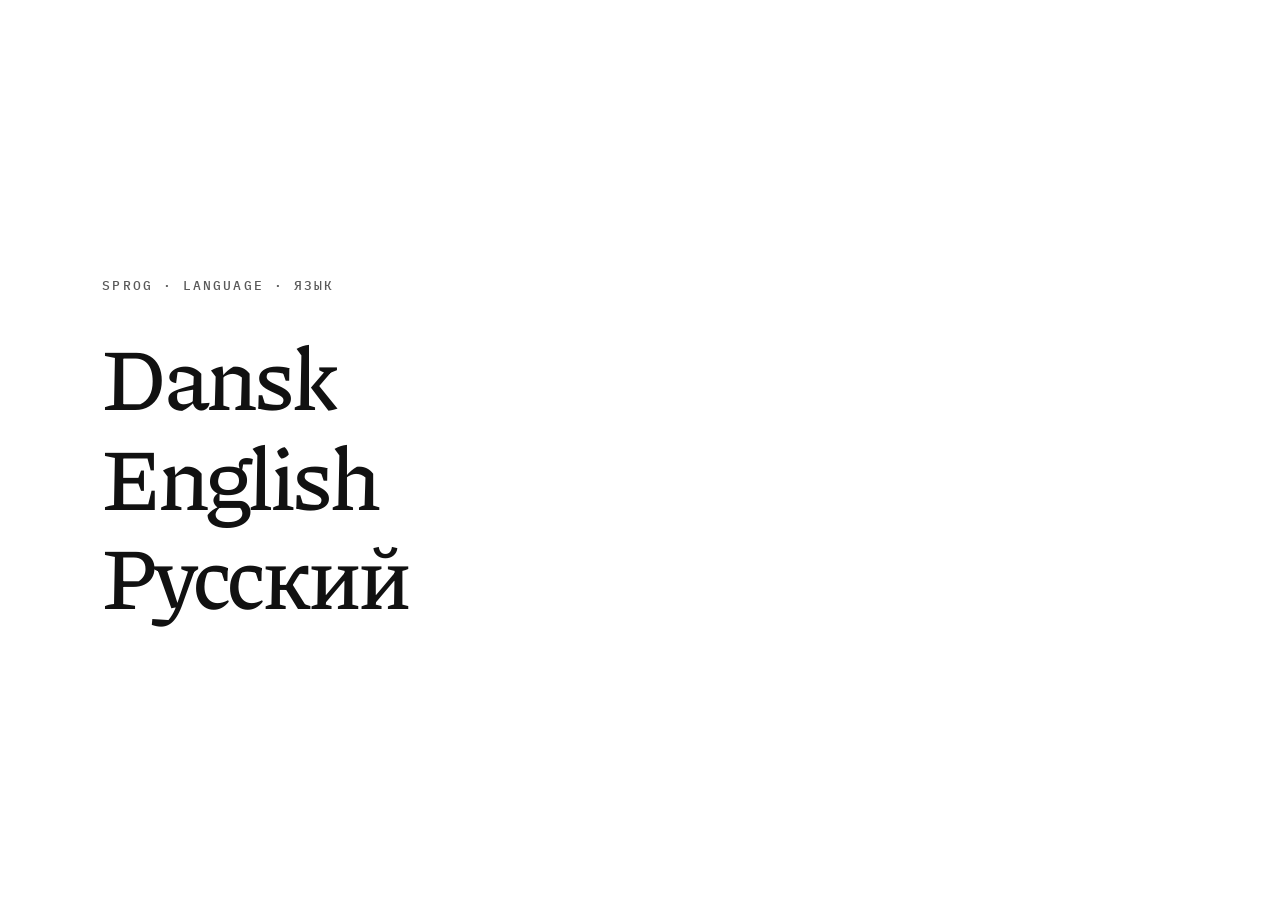
==== index.html @ 099ca18f "Start the site as a static reading strip with the full three-language corpus. Co-authored-by: Cursor" ====
<!DOCTYPE html>
<html lang="ru">
<head>
<meta charset="utf-8" />
<meta name="viewport" content="width=device-width, initial-scale=1, viewport-fit=cover" />
<meta name="color-scheme" content="light" />
<meta name="theme-color" content="#FFFFFF" />
<meta name="description" content="" />
<title>Карта почвы</title>
<link rel="preconnect" href="https://fonts.googleapis.com" />
<link rel="preconnect" href="https://fonts.gstatic.com" crossorigin />
<link href="https://fonts.googleapis.com/css2?family=IBM+Plex+Mono:wght@500&family=Piazzolla:ital,opsz,wght@0,8..30,400;0,8..30,500;1,8..30,400&family=Source+Serif+4:ital,opsz,wght@0,8..60,400;1,8..60,400&display=swap" rel="stylesheet" />
<style>
  :root {
    --color-page: #FFFFFF;
    --color-ink: #111111;
    --color-ink-soft: #5A5A5A;
    --color-cite: #1543C7;
    --font-display: "Piazzolla", "Source Serif 4", "Iowan Old Style", Palatino, serif;
    --font-body: "Source Serif 4", "Iowan Old Style", Palatino, serif;
    --font-mono: "IBM Plex Mono", ui-monospace, Menlo, monospace;
    --text-kicker: 13px;
    --tracking-wide: 0.16em;
    --pad-inline: clamp(1.5rem, 8vw, 7.5rem);
    --pad-block: clamp(3rem, 10vh, 5rem);
    --measure: 36em;
  }

  *, *::before, *::after { box-sizing: border-box; }
  html, body { margin: 0; min-height: 100%; }
  html { background: var(--color-page); }
  body {
    color: var(--color-ink);
    background: var(--color-page);
    font-family: var(--font-body);
    font-optical-sizing: auto;
    font-synthesis: none;
    -webkit-font-smoothing: antialiased;
    -moz-osx-font-smoothing: grayscale;
    text-rendering: optimizeLegibility;
  }

  ::selection { background: var(--color-cite); color: var(--color-page); }

  :focus { outline: none; }
  :focus-visible {
    outline: 2px solid var(--color-cite);
    outline-offset: 3px;
  }

  .skip {
    position: absolute;
    inset-inline-start: 1rem;
    top: -4rem;
    z-index: 2;
    padding: 0.5rem 0.75rem;
    background: var(--color-page);
    color: var(--color-cite);
    font-size: 1rem;
  }
  .skip:focus { top: 1rem; }

  .sr {
    position: absolute;
    width: 1px;
    height: 1px;
    padding: 0;
    margin: -1px;
    overflow: hidden;
    clip: rect(0, 0, 0, 0);
    white-space: nowrap;
    border: 0;
  }

  button, input {
    font: inherit;
    color: inherit;
    background: none;
    border: 0;
    padding: 0;
    margin: 0;
  }
  button { cursor: pointer; text-align: inherit; }
  input {
    width: 100%;
    min-height: 44px;
    font-size: 1.25rem;
    line-height: 1.4;
    border-bottom: 1px solid var(--color-ink);
    border-radius: 0;
    caret-color: var(--color-cite);
  }
  input::placeholder { color: var(--color-ink-soft); opacity: 1; }

  a {
    color: var(--color-cite);
    text-decoration: underline;
    text-decoration-thickness: 1px;
    text-underline-offset: 3px;
    text-decoration-skip-ink: auto;
  }
  a:hover { text-decoration-thickness: 2px; }

  #app { min-height: 100svh; }

  .stage {
    min-height: 100svh;
    display: flex;
    flex-direction: column;
    justify-content: center;
    padding: var(--pad-block) var(--pad-inline);
    padding-top: max(var(--pad-block), env(safe-area-inset-top));
    padding-bottom: max(var(--pad-block), env(safe-area-inset-bottom));
  }
  .stage.lang { align-items: flex-start; }

  .kicker {
    margin: 0 0 2rem;
    color: var(--color-ink-soft);
    font-family: var(--font-mono);
    font-size: var(--text-kicker);
    font-weight: 500;
    letter-spacing: var(--tracking-wide);
    line-height: 18px;
    text-transform: uppercase;
    text-wrap: pretty;
  }
  .stage.spread .kicker,
  .stage.guess .kicker {
    margin-bottom: 1.75rem;
    text-align: center;
    letter-spacing: 0.02em;
    text-transform: none;
    font-family: var(--font-display);
    font-size: 1rem;
    font-weight: 400;
    line-height: 1.5;
  }
  .stage.guess .kicker {
    font-family: var(--font-mono);
    font-size: var(--text-kicker);
    font-weight: 500;
    letter-spacing: var(--tracking-wide);
    text-transform: uppercase;
    line-height: 18px;
  }
  .stage.phrase .kicker,
  .stage.doc .kicker { text-align: center; }

  .lang-list {
    display: flex;
    flex-direction: column;
    align-items: flex-start;
    gap: 0.15em;
  }
  .lang-list button {
    font-family: var(--font-display);
    font-size: clamp(3rem, 9vw, 5.5rem);
    font-weight: 500;
    letter-spacing: -0.03em;
    line-height: 1.1;
    min-height: 44px;
    text-wrap: balance;
  }
  .lang-list button:hover { color: var(--color-cite); }

  .headline {
    margin: 0;
    font-family: var(--font-display);
    font-size: clamp(1.75rem, 2.2vw + 1rem, 3rem);
    font-weight: 500;
    letter-spacing: -0.02em;
    line-height: 1.15;
    text-wrap: balance;
    max-width: 22em;
  }
  .stage.spread .headline,
  .stage.guess .headline,
  .stage.phrase .headline,
  .stage.doc .headline {
    margin-inline: auto;
    text-align: center;
  }
  .stage.guess .headline { max-width: 18em; }
  .stage.doc .headline { text-align: start; margin-inline: 0; }

  .word {
    margin: 0;
    font-family: var(--font-display);
    font-size: clamp(3.5rem, 12vw, 7.5rem);
    font-weight: 500;
    letter-spacing: -0.035em;
    line-height: 0.95;
    text-align: center;
    text-wrap: balance;
  }
  .others {
    margin: 0.75rem 0 0;
    color: var(--color-ink-soft);
    font-family: var(--font-mono);
    font-size: var(--text-kicker);
    font-weight: 500;
    letter-spacing: 0.08em;
    line-height: 18px;
    text-align: center;
  }
  .false {
    margin: 1.5rem 0 0;
    color: var(--color-ink-soft);
    font-family: var(--font-display);
    font-size: 1rem;
    font-style: italic;
    line-height: 1.5;
    text-align: center;
    text-decoration: line-through 2px var(--color-ink);
  }
  .number {
    margin: 0;
    font-family: var(--font-display);
    font-size: clamp(4.5rem, 14vw, 8.75rem);
    font-weight: 500;
    letter-spacing: -0.04em;
    line-height: 0.95;
    text-align: center;
    font-variant-numeric: tabular-nums;
  }
  .unit {
    margin: 0.5rem 0 2.5rem;
    color: var(--color-ink-soft);
    font-family: var(--font-mono);
    font-size: var(--text-kicker);
    font-weight: 500;
    letter-spacing: 0.08em;
    line-height: 18px;
    text-align: center;
    text-transform: lowercase;
  }
  .display-head {
    margin: 0.25rem auto 0;
    max-width: 22em;
    font-family: var(--font-display);
    font-size: clamp(1.25rem, 1vw + 1rem, 1.375rem);
    font-weight: 500;
    letter-spacing: -0.015em;
    line-height: 1.4;
    text-align: center;
    text-wrap: pretty;
  }

  .dek {
    margin: 1.75rem auto 0;
    max-width: 22em;
    color: var(--color-ink-soft);
    font-family: var(--font-display);
    font-size: clamp(1.125rem, 0.6vw + 1rem, 1.375rem);
    font-style: italic;
    line-height: 1.45;
    text-align: center;
    text-wrap: pretty;
  }
  .steel {
    margin: 3rem auto 0;
    max-width: 28em;
    color: var(--color-ink-soft);
    font-family: var(--font-body);
    font-size: 1rem;
    line-height: 1.625;
    text-align: center;
    text-wrap: pretty;
  }

  .cite-block {
    margin: 3rem auto 0;
    max-width: 28em;
    text-align: center;
  }
  .cite {
    color: var(--color-cite);
    font-family: var(--font-body);
    font-size: 1rem;
    line-height: 1.5;
    text-decoration: underline;
    text-decoration-thickness: 1px;
    text-underline-offset: 3px;
    min-height: 44px;
  }
  .cite:hover { text-decoration-thickness: 2px; }
  .cite-note {
    margin: 0.5rem 0 0;
    color: var(--color-ink-soft);
    font-size: 0.9375rem;
    line-height: 1.6;
  }

  .phrases {
    display: flex;
    flex-direction: column;
    align-items: center;
    gap: 1.5rem;
    width: min(100%, 40rem);
    margin-inline: auto;
  }
  .phrases button.choice,
  .opts button {
    font-family: var(--font-display);
    font-size: clamp(1.35rem, 1.4vw + 1rem, 2.25rem);
    font-weight: 500;
    letter-spacing: -0.02em;
    line-height: 1.25;
    text-align: center;
    text-wrap: pretty;
    min-height: 44px;
    max-width: 22em;
  }
  .phrases button.choice:hover,
  .opts button:hover { color: var(--color-cite); }
  .own-toggle {
    color: var(--color-ink-soft);
    font-family: var(--font-display);
    font-size: 1.375rem;
    font-style: italic;
    line-height: 1.45;
    min-height: 44px;
  }
  .own-toggle:hover { color: var(--color-cite); }
  .own { width: min(100%, 28rem); margin-inline: auto; }
  .own[hidden] { display: none; }

  .opts {
    display: flex;
    flex-direction: column;
    align-items: center;
    gap: 1.25rem;
    width: min(100%, 40rem);
    margin: 2.5rem auto 0;
  }
  .opts button {
    font-family: var(--font-body);
    font-size: clamp(1.125rem, 0.4vw + 1rem, 1.25rem);
    font-weight: 400;
    letter-spacing: 0;
    line-height: 1.5;
    max-width: 28em;
  }
  .wait {
    margin: 3rem 0 0;
    color: var(--color-ink-soft);
    font-family: var(--font-display);
    font-size: 1.125rem;
    font-style: italic;
    line-height: 1.45;
    text-align: center;
  }

  .essay {
    max-width: var(--measure);
    margin: 0 auto;
    padding: 0 var(--pad-inline) 7rem;
    padding-bottom: max(7rem, env(safe-area-inset-bottom));
  }
  .essay p {
    margin: 0 0 1.15em;
    font-size: 1.125rem;
    line-height: 1.7;
    text-wrap: pretty;
    hyphens: auto;
  }
  .essay p:last-child { margin-bottom: 0; }
  .essay .prose + .prose { margin-top: 2.25rem; }
  .essay .note {
    margin-top: 2.25rem;
    color: var(--color-ink-soft);
    font-style: italic;
  }

  table {
    width: 100%;
    margin: 0 0 1.25rem;
    border-collapse: collapse;
    font-size: 1rem;
    line-height: 1.5;
  }
  th, td {
    padding: 0.65rem 0;
    border-bottom: 1px solid color-mix(in srgb, var(--color-ink) 12%, transparent);
    vertical-align: top;
    text-align: start;
  }
  th {
    width: 48%;
    color: var(--color-ink-soft);
    font-weight: 400;
  }
  td { font-variant-numeric: tabular-nums; }

  @media (max-width: 40rem) {
    tr { display: block; padding-block: 0.75rem; }
    th, td {
      display: block;
      width: auto;
      border: 0;
      padding: 0.15rem 0;
    }
    tr { border-bottom: 1px solid color-mix(in srgb, var(--color-ink) 12%, transparent); }
  }

  .fall {
    margin: 3.5rem 0 0;
  }
  .fall a {
    color: var(--color-cite);
    font-family: var(--font-display);
    font-size: clamp(1.25rem, 0.6vw + 1rem, 1.5rem);
    font-weight: 500;
    letter-spacing: -0.015em;
    line-height: 1.35;
    text-wrap: pretty;
  }

  .doc-page {
    max-width: 36em;
    margin: 0 auto;
  }
  .doc-page .kicker { text-align: start; }
  .doc-page .headline { max-width: none; margin-bottom: 1.5rem; }
  .doc-page p {
    margin: 0 0 1.15em;
    font-size: 1.125rem;
    line-height: 1.7;
    text-wrap: pretty;
  }
  .doc-page .fall { margin-top: 2.5rem; }

</style>
</head>
<body>
<a class="skip" href="#app">К тексту</a>
<main id="app" tabindex="-1"></main>
<script>
const KEYS = [
  { re: /октябр|контекст|оккупац|ум[ыи]сел|резн|october|occupation|intent|massacre|oktober|besætt|forsæt|massakre|sammenhæng/i, folders: ["intent", "word", "blockade"] },
  { re: /дет|самооборон|соразмер|жертв|газ[аеуы]|children|self-defen|gaza|proportional|børn|selvforsvar|dør|dying/i, folders: ["means", "intent", "blockade"] },
  { re: /хамас|уничтож|переговор|разговарив|марионет|hamas|destroy|talking|udslette|marionet|proxy/i, folders: ["proxy", "guilt", "after"] },
  { re: /геноцид|genocide|folkedrab/i, folders: ["word", "intent"] },
  { re: /блокад|калор|грузовик|blockade|calorie|truck|blokade|kalor|lastbil/i, folders: ["blockade", "means"] },
  { re: /вин[аыу]|народ|мирн|guilt|people|civilian|skyld|folk|uskyld/i, folders: ["guilt", "violence"] },
  { re: /учебник|после|воспитан|институт|textbook|after|educat|lærebog|institution|undervis/i, folders: ["after", "proxy"] },
  { re: /насил|violen|vold|just war|retfærdig krig/i, folders: ["violence", "means"] }
];

const LANGS = ["da", "en", "ru"];
const LANG_LABEL = { da: "Dansk", en: "English", ru: "Русский" };

let DATA = null;
const state = {
  lang: null,
  phraseId: null,
  phraseText: null,
  openIds: [],
  unknown: false,
  guessed: false,
  guessOk: null,
  docId: null,
  seen: { folders: [], docs: [] }
};

const app = document.getElementById("app");
const skip = document.querySelector(".skip");

const t = (field) => {
  if (field == null) return "";
  if (typeof field === "string") return field;
  return field[state.lang] || field.ru || "";
};

function U(key) {
  return DATA.ui[state.lang][key];
}

function escapeHtml(s) {
  return String(s)
    .replace(/&/g, "&amp;")
    .replace(/</g, "&lt;")
    .replace(/>/g, "&gt;")
    .replace(/"/g, "&quot;");
}

function paras(text) {
  return String(text)
    .split(/\n\n+/)
    .map((p) => `<p>${escapeHtml(p)}</p>`)
    .join("");
}

function folderById(id) {
  return DATA.folders.find((f) => f.id === id);
}

function matchOwn(text) {
  const hit = KEYS.find((k) => k.re.test(text));
  return hit ? hit.folders : [];
}

function go(hash) {
  location.hash = hash;
}

function parseHash() {
  const raw = location.hash.replace(/^#\/?/, "");
  const parts = raw.split("/").filter(Boolean);
  if (!parts.length) return { screen: "lang" };
  const lang = LANGS.includes(parts[0]) ? parts[0] : null;
  if (!lang) return { screen: "lang" };
  if (parts.length === 1 || parts[1] === "phrase") return { screen: "phrase", lang };
  if (parts[1] === "doc" && parts[2]) return { screen: "doc", lang, docId: parts[2] };
  const folder = folderById(parts[1]);
  if (!folder) return { screen: "phrase", lang };
  if (parts[2] && DATA.docs[parts[2]]) return { screen: "doc", lang, docId: parts[2] };
  if (folder.guess && !state.guessed) return { screen: "guess", lang, folder };
  return { screen: "folder", lang, folder };
}

function persist() {
  sessionStorage.setItem("pochva", JSON.stringify({
    lang: state.lang,
    phraseId: state.phraseId,
    phraseText: state.phraseText,
    openIds: state.openIds,
    unknown: state.unknown,
    guessed: state.guessed,
    guessOk: state.guessOk,
    seen: state.seen
  }));
}

function restore() {
  try {
    const saved = JSON.parse(sessionStorage.getItem("pochva") || "null");
    if (saved) Object.assign(state, saved);
    if (!state.seen || !Array.isArray(state.seen.folders)) {
      state.seen = { folders: [], docs: [] };
    }
  } catch (_) {}
}

function markSeen(type, id) {
  if (!id || !state.seen[type]) return;
  if (!state.seen[type].includes(id)) state.seen[type].push(id);
}

function ring() {
  const ids = [];
  for (const id of state.openIds || []) if (!ids.includes(id)) ids.push(id);
  for (const f of DATA.folders) if (!ids.includes(f.id)) ids.push(f.id);
  return ids;
}

function nextStep(folder, docId) {
  if (folder) {
    const unread = folder.docs.filter((id) => id !== docId && !state.seen.docs.includes(id));
    if (unread[0]) {
      const d = DATA.docs[unread[0]];
      const label = unread[0] === folder.docs[0] ? t(folder.cite) : t(d.title);
      return { href: `#/${state.lang}/doc/${unread[0]}`, label };
    }
  }
  const ids = ring();
  const start = folder ? ids.indexOf(folder.id) : -1;
  const rest = start >= 0 ? ids.slice(start + 1).concat(ids.slice(0, start)) : ids;
  for (const id of rest) {
    if (!state.seen.folders.includes(id)) {
      const f = folderById(id);
      return { href: `#/${state.lang}/${id}`, label: t(f.headline) };
    }
  }
  for (const f of DATA.folders) {
    for (const id of f.docs) {
      if (!state.seen.docs.includes(id)) {
        return { href: `#/${state.lang}/doc/${id}`, label: t(DATA.docs[id].title) };
      }
    }
  }
  return { href: `#/${state.lang}/phrase`, label: U("again") };
}

function fallHtml(step) {
  return `<p class="fall"><a href="${step.href}">${escapeHtml(step.label)}</a></p>`;
}

function setLang(lang) {
  state.lang = lang;
  document.documentElement.lang = lang === "da" ? "da" : lang;
  document.title = DATA.ui[lang].title;
  skip.textContent = DATA.ui[lang].skip;
  if (state.phraseId && state.phraseId !== "own") {
    const p = DATA.phrases.find((x) => x.id === state.phraseId);
    if (p) state.phraseText = t(p.text);
  }
  persist();
}

function choosePhrase(p, unknown) {
  state.phraseId = p.id;
  state.phraseText = typeof p.text === "string" ? p.text : t(p.text);
  state.openIds = p.folders && p.folders.length ? p.folders : DATA.folders.map((f) => f.id);
  state.unknown = !!unknown;
  state.guessed = false;
  state.guessOk = null;
  persist();
  go(`#/${state.lang}/${state.openIds[0]}`);
}

function renderLang() {
  app.innerHTML = `
    <div class="stage lang enter">
      <p class="kicker">${escapeHtml(DATA.ui.ru.langKicker)}</p>
      <div class="lang-list">
        ${LANGS.map((l) => `<button type="button" data-lang="${l}">${LANG_LABEL[l]}</button>`).join("")}
      </div>
    </div>`;
  app.querySelectorAll("[data-lang]").forEach((btn) => {
    btn.onclick = () => {
      setLang(btn.dataset.lang);
      go(`#/${btn.dataset.lang}/phrase`);
    };
  });
}

function renderPhrase() {
  const phrases = DATA.phrases.map((p) => (
    `<button type="button" class="choice" data-id="${p.id}">${escapeHtml(t(p.text))}</button>`
  )).join("");
  app.innerHTML = `
    <div class="stage phrase enter">
      <p class="kicker">${escapeHtml(U("phraseQ"))}</p>
      <div class="phrases">
        ${phrases}
        <button type="button" class="own-toggle" id="own-toggle">${escapeHtml(U("own"))}</button>
        <form class="own" id="own" hidden>
          <label class="sr" for="own-q">${escapeHtml(U("ownLabel"))}</label>
          <input id="own-q" name="q" maxlength="180" autocomplete="off" placeholder="${escapeHtml(U("own"))}" />
          <button class="sr" type="submit">${escapeHtml(U("own"))}</button>
        </form>
      </div>
    </div>`;
  app.querySelectorAll(".choice").forEach((btn) => {
    btn.onclick = () => choosePhrase(DATA.phrases.find((p) => p.id === btn.dataset.id));
  });
  const form = document.getElementById("own");
  document.getElementById("own-toggle").onclick = () => {
    form.hidden = !form.hidden;
    if (!form.hidden) document.getElementById("own-q").focus();
  };
  form.onsubmit = (e) => {
    e.preventDefault();
    const text = new FormData(form).get("q").toString().trim();
    if (!text) return;
    const folders = matchOwn(text);
    choosePhrase({ id: "own", text, folders }, !folders.length);
  };
}

function renderGuess(folder) {
  const g = DATA.guess;
  app.innerHTML = `
    <div class="stage guess enter">
      <p class="kicker">${escapeHtml(U("guessKicker"))}</p>
      <h1 class="headline">${escapeHtml(t(g.q))}</h1>
      <div class="opts">
        ${g.options.map((o) => `<button type="button" data-id="${o.id}">${escapeHtml(t(o.text))}</button>`).join("")}
      </div>
      <p class="wait">${escapeHtml(U("guessWait"))}</p>
    </div>`;
  app.querySelectorAll(".opts button").forEach((btn) => {
    btn.onclick = () => {
      state.guessed = true;
      state.guessOk = btn.dataset.id === g.correct;
      persist();
      go(`#/${state.lang}/doc/${folder.docs[0]}`);
    };
  });
}

function spreadHead(folder) {
  const display = folder.display;
  if (display && display.kind === "word") {
    return `
      <h1 class="word">${escapeHtml(t(display.word))}</h1>
      <p class="others">${escapeHtml(t(display.others))}</p>
      <p class="false">${escapeHtml(t(display.falseReading))}</p>
      <p class="display-head">${escapeHtml(t(folder.headline))}</p>`;
  }
  if (display && display.kind === "number") {
    return `
      <h1 class="number">${escapeHtml(display.number)}</h1>
      <p class="unit">${escapeHtml(t(display.unit))}</p>
      <p class="display-head">${escapeHtml(t(folder.headline))}</p>`;
  }
  return `<h1 class="headline">${escapeHtml(t(folder.headline))}</h1>`;
}

function renderFolder(folder) {
  markSeen("folders", folder.id);
  persist();
  const kicker = state.phraseText || t(folder.title);
  const note = state.unknown
    ? U("unknown")
    : (folder.guess && state.guessed
      ? U(state.guessOk ? "guessOk" : "guessBad")
      : t(folder.note));
  const next = nextStep(folder);

  app.innerHTML = `
    <div class="stage spread enter">
      <p class="kicker">${escapeHtml(kicker)}</p>
      ${spreadHead(folder)}
      <p class="dek">${escapeHtml(t(folder.dek))}</p>
      ${folder.display ? "" : `<p class="steel">${escapeHtml(t(folder.steel))}</p>`}
      <div class="cite-block">
        <a class="cite" href="#/${state.lang}/doc/${folder.docs[0]}">${escapeHtml(t(folder.cite))}</a>
        ${folder.display ? "" : `<p class="cite-note">${escapeHtml(t(folder.citeNote))}</p>`}
      </div>
    </div>
    <div class="essay">
      <div class="prose">${paras(t(folder.body))}</div>
      <div class="prose">${paras(t(folder.crack))}</div>
      ${note ? `<p class="note">${escapeHtml(note)}</p>` : ""}
      ${fallHtml(next)}
    </div>`;
}

function renderDoc(id) {
  const d = DATA.docs[id];
  if (!d) {
    go(`#/${state.lang}/phrase`);
    return;
  }
  markSeen("docs", id);
  persist();
  let table = "";
  if (d.table) {
    table = `<table>${d.table.map((row) => `<tr><th scope="row">${escapeHtml(t(row.k))}</th><td>${escapeHtml(t(row.v))}</td></tr>`).join("")}</table>`;
  }
  const from = DATA.folders.find((f) => f.docs.includes(id));
  app.innerHTML = `
    <div class="stage doc">
      <article class="doc-page enter">
        <p class="kicker">${escapeHtml(t(d.kind))}</p>
        <h1 class="headline">${escapeHtml(t(d.title))}</h1>
        ${table}
        ${paras(t(d.body))}
        ${fallHtml(nextStep(from, id))}
      </article>
    </div>`;
}

function paint() {
  if (!DATA) return;
  const r = parseHash();
  if (r.lang) setLang(r.lang);
  state.docId = r.docId || null;
  if (r.screen === "lang") return renderLang();
  if (!state.lang) return go("#");
  if (r.screen === "phrase") return renderPhrase();
  if (r.screen === "guess") return renderGuess(r.folder);
  if (r.screen === "doc") return renderDoc(r.docId);
  return renderFolder(r.folder);
}

function selfCheck(data) {
  const langs = ["ru", "en", "da"];
  const need = ["headline", "dek", "steel", "cite", "citeNote", "body", "crack"];
  for (const f of data.folders) {
    for (const k of need) {
      for (const L of langs) {
        if (!f[k] || !f[k][L]) throw new Error(`missing ${f.id}.${k}.${L}`);
      }
    }
  }
  for (const id of Object.keys(data.docs)) {
    for (const L of langs) {
      if (!data.docs[id].body[L]) throw new Error(`missing doc ${id}.body.${L}`);
    }
  }
}

window.addEventListener("hashchange", paint);

fetch("desk.json")
  .then((r) => r.json())
  .then((data) => {
    selfCheck(data);
    DATA = data;
    restore();
    paint();
  });
</script>
</body>
</html>
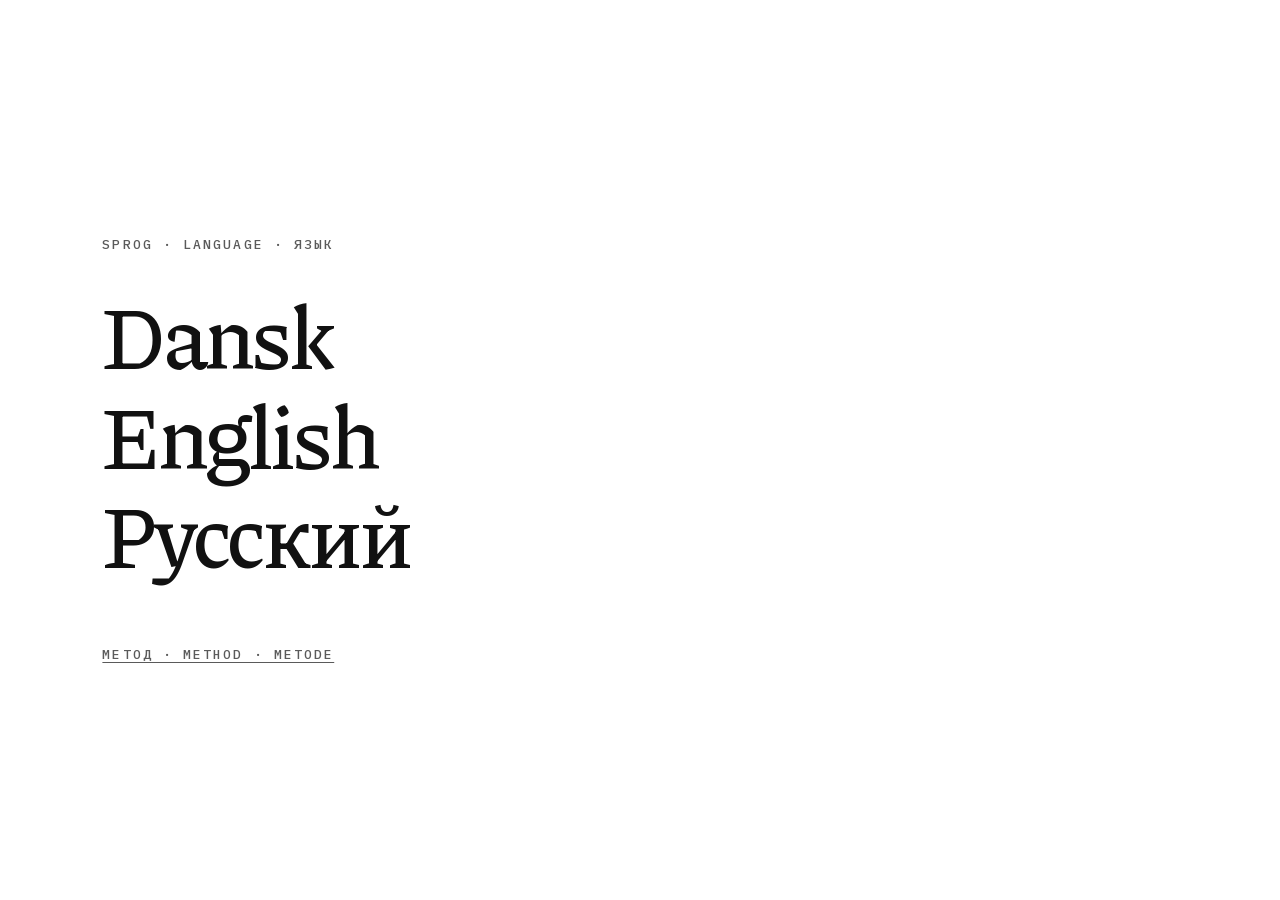
==== commit 12c33496: "Release path: issue I desk, local fonts, and the gate. The corpus leaves the code (matchers, default" ====
--- a/index.html
+++ b/index.html
@@ -5,795 +5,29 @@
 <meta name="viewport" content="width=device-width, initial-scale=1, viewport-fit=cover" />
 <meta name="color-scheme" content="light" />
 <meta name="theme-color" content="#FFFFFF" />
-<meta name="description" content="" />
+<meta name="referrer" content="no-referrer" />
+<meta http-equiv="Content-Security-Policy" content="default-src 'self'; style-src 'self'; font-src 'self'; img-src 'self'; object-src 'none'; base-uri 'self'; form-action 'self'" />
+<meta name="description" content="Вы говорите фразу. Мы показываем статью, на которой она стоит, и место, где она трещит." />
+<meta property="og:title" content="Карта почвы · Выпуск I · Газа" />
+<meta property="og:description" content="You say a sentence. We show the article it stands on, and the place where it cracks." />
+<meta property="og:type" content="website" />
 <title>Карта почвы</title>
-<link rel="preconnect" href="https://fonts.googleapis.com" />
-<link rel="preconnect" href="https://fonts.gstatic.com" crossorigin />
-<link href="https://fonts.googleapis.com/css2?family=IBM+Plex+Mono:wght@500&family=Piazzolla:ital,opsz,wght@0,8..30,400;0,8..30,500;1,8..30,400&family=Source+Serif+4:ital,opsz,wght@0,8..60,400;1,8..60,400&display=swap" rel="stylesheet" />
-<style>
-  :root {
-    --color-page: #FFFFFF;
-    --color-ink: #111111;
-    --color-ink-soft: #5A5A5A;
-    --color-cite: #1543C7;
-    --font-display: "Piazzolla", "Source Serif 4", "Iowan Old Style", Palatino, serif;
-    --font-body: "Source Serif 4", "Iowan Old Style", Palatino, serif;
-    --font-mono: "IBM Plex Mono", ui-monospace, Menlo, monospace;
-    --text-kicker: 13px;
-    --tracking-wide: 0.16em;
-    --pad-inline: clamp(1.5rem, 8vw, 7.5rem);
-    --pad-block: clamp(3rem, 10vh, 5rem);
-    --measure: 36em;
-  }
-
-  *, *::before, *::after { box-sizing: border-box; }
-  html, body { margin: 0; min-height: 100%; }
-  html { background: var(--color-page); }
-  body {
-    color: var(--color-ink);
-    background: var(--color-page);
-    font-family: var(--font-body);
-    font-optical-sizing: auto;
-    font-synthesis: none;
-    -webkit-font-smoothing: antialiased;
-    -moz-osx-font-smoothing: grayscale;
-    text-rendering: optimizeLegibility;
-  }
-
-  ::selection { background: var(--color-cite); color: var(--color-page); }
-
-  :focus { outline: none; }
-  :focus-visible {
-    outline: 2px solid var(--color-cite);
-    outline-offset: 3px;
-  }
-
-  .skip {
-    position: absolute;
-    inset-inline-start: 1rem;
-    top: -4rem;
-    z-index: 2;
-    padding: 0.5rem 0.75rem;
-    background: var(--color-page);
-    color: var(--color-cite);
-    font-size: 1rem;
-  }
-  .skip:focus { top: 1rem; }
-
-  .sr {
-    position: absolute;
-    width: 1px;
-    height: 1px;
-    padding: 0;
-    margin: -1px;
-    overflow: hidden;
-    clip: rect(0, 0, 0, 0);
-    white-space: nowrap;
-    border: 0;
-  }
-
-  button, input {
-    font: inherit;
-    color: inherit;
-    background: none;
-    border: 0;
-    padding: 0;
-    margin: 0;
-  }
-  button { cursor: pointer; text-align: inherit; }
-  input {
-    width: 100%;
-    min-height: 44px;
-    font-size: 1.25rem;
-    line-height: 1.4;
-    border-bottom: 1px solid var(--color-ink);
-    border-radius: 0;
-    caret-color: var(--color-cite);
-  }
-  input::placeholder { color: var(--color-ink-soft); opacity: 1; }
-
-  a {
-    color: var(--color-cite);
-    text-decoration: underline;
-    text-decoration-thickness: 1px;
-    text-underline-offset: 3px;
-    text-decoration-skip-ink: auto;
-  }
-  a:hover { text-decoration-thickness: 2px; }
-
-  #app { min-height: 100svh; }
-
-  .stage {
-    min-height: 100svh;
-    display: flex;
-    flex-direction: column;
-    justify-content: center;
-    padding: var(--pad-block) var(--pad-inline);
-    padding-top: max(var(--pad-block), env(safe-area-inset-top));
-    padding-bottom: max(var(--pad-block), env(safe-area-inset-bottom));
-  }
-  .stage.lang { align-items: flex-start; }
-
-  .kicker {
-    margin: 0 0 2rem;
-    color: var(--color-ink-soft);
-    font-family: var(--font-mono);
-    font-size: var(--text-kicker);
-    font-weight: 500;
-    letter-spacing: var(--tracking-wide);
-    line-height: 18px;
-    text-transform: uppercase;
-    text-wrap: pretty;
-  }
-  .stage.spread .kicker,
-  .stage.guess .kicker {
-    margin-bottom: 1.75rem;
-    text-align: center;
-    letter-spacing: 0.02em;
-    text-transform: none;
-    font-family: var(--font-display);
-    font-size: 1rem;
-    font-weight: 400;
-    line-height: 1.5;
-  }
-  .stage.guess .kicker {
-    font-family: var(--font-mono);
-    font-size: var(--text-kicker);
-    font-weight: 500;
-    letter-spacing: var(--tracking-wide);
-    text-transform: uppercase;
-    line-height: 18px;
-  }
-  .stage.phrase .kicker,
-  .stage.doc .kicker { text-align: center; }
-
-  .lang-list {
-    display: flex;
-    flex-direction: column;
-    align-items: flex-start;
-    gap: 0.15em;
-  }
-  .lang-list button {
-    font-family: var(--font-display);
-    font-size: clamp(3rem, 9vw, 5.5rem);
-    font-weight: 500;
-    letter-spacing: -0.03em;
-    line-height: 1.1;
-    min-height: 44px;
-    text-wrap: balance;
-  }
-  .lang-list button:hover { color: var(--color-cite); }
-
-  .headline {
-    margin: 0;
-    font-family: var(--font-display);
-    font-size: clamp(1.75rem, 2.2vw + 1rem, 3rem);
-    font-weight: 500;
-    letter-spacing: -0.02em;
-    line-height: 1.15;
-    text-wrap: balance;
-    max-width: 22em;
-  }
-  .stage.spread .headline,
-  .stage.guess .headline,
-  .stage.phrase .headline,
-  .stage.doc .headline {
-    margin-inline: auto;
-    text-align: center;
-  }
-  .stage.guess .headline { max-width: 18em; }
-  .stage.doc .headline { text-align: start; margin-inline: 0; }
-
-  .word {
-    margin: 0;
-    font-family: var(--font-display);
-    font-size: clamp(3.5rem, 12vw, 7.5rem);
-    font-weight: 500;
-    letter-spacing: -0.035em;
-    line-height: 0.95;
-    text-align: center;
-    text-wrap: balance;
-  }
-  .others {
-    margin: 0.75rem 0 0;
-    color: var(--color-ink-soft);
-    font-family: var(--font-mono);
-    font-size: var(--text-kicker);
-    font-weight: 500;
-    letter-spacing: 0.08em;
-    line-height: 18px;
-    text-align: center;
-  }
-  .false {
-    margin: 1.5rem 0 0;
-    color: var(--color-ink-soft);
-    font-family: var(--font-display);
-    font-size: 1rem;
-    font-style: italic;
-    line-height: 1.5;
-    text-align: center;
-    text-decoration: line-through 2px var(--color-ink);
-  }
-  .number {
-    margin: 0;
-    font-family: var(--font-display);
-    font-size: clamp(4.5rem, 14vw, 8.75rem);
-    font-weight: 500;
-    letter-spacing: -0.04em;
-    line-height: 0.95;
-    text-align: center;
-    font-variant-numeric: tabular-nums;
-  }
-  .unit {
-    margin: 0.5rem 0 2.5rem;
-    color: var(--color-ink-soft);
-    font-family: var(--font-mono);
-    font-size: var(--text-kicker);
-    font-weight: 500;
-    letter-spacing: 0.08em;
-    line-height: 18px;
-    text-align: center;
-    text-transform: lowercase;
-  }
-  .display-head {
-    margin: 0.25rem auto 0;
-    max-width: 22em;
-    font-family: var(--font-display);
-    font-size: clamp(1.25rem, 1vw + 1rem, 1.375rem);
-    font-weight: 500;
-    letter-spacing: -0.015em;
-    line-height: 1.4;
-    text-align: center;
-    text-wrap: pretty;
-  }
-
-  .dek {
-    margin: 1.75rem auto 0;
-    max-width: 22em;
-    color: var(--color-ink-soft);
-    font-family: var(--font-display);
-    font-size: clamp(1.125rem, 0.6vw + 1rem, 1.375rem);
-    font-style: italic;
-    line-height: 1.45;
-    text-align: center;
-    text-wrap: pretty;
-  }
-  .steel {
-    margin: 3rem auto 0;
-    max-width: 28em;
-    color: var(--color-ink-soft);
-    font-family: var(--font-body);
-    font-size: 1rem;
-    line-height: 1.625;
-    text-align: center;
-    text-wrap: pretty;
-  }
-
-  .cite-block {
-    margin: 3rem auto 0;
-    max-width: 28em;
-    text-align: center;
-  }
-  .cite {
-    color: var(--color-cite);
-    font-family: var(--font-body);
-    font-size: 1rem;
-    line-height: 1.5;
-    text-decoration: underline;
-    text-decoration-thickness: 1px;
-    text-underline-offset: 3px;
-    min-height: 44px;
-  }
-  .cite:hover { text-decoration-thickness: 2px; }
-  .cite-note {
-    margin: 0.5rem 0 0;
-    color: var(--color-ink-soft);
-    font-size: 0.9375rem;
-    line-height: 1.6;
-  }
-
-  .phrases {
-    display: flex;
-    flex-direction: column;
-    align-items: center;
-    gap: 1.5rem;
-    width: min(100%, 40rem);
-    margin-inline: auto;
-  }
-  .phrases button.choice,
-  .opts button {
-    font-family: var(--font-display);
-    font-size: clamp(1.35rem, 1.4vw + 1rem, 2.25rem);
-    font-weight: 500;
-    letter-spacing: -0.02em;
-    line-height: 1.25;
-    text-align: center;
-    text-wrap: pretty;
-    min-height: 44px;
-    max-width: 22em;
-  }
-  .phrases button.choice:hover,
-  .opts button:hover { color: var(--color-cite); }
-  .own-toggle {
-    color: var(--color-ink-soft);
-    font-family: var(--font-display);
-    font-size: 1.375rem;
-    font-style: italic;
-    line-height: 1.45;
-    min-height: 44px;
-  }
-  .own-toggle:hover { color: var(--color-cite); }
-  .own { width: min(100%, 28rem); margin-inline: auto; }
-  .own[hidden] { display: none; }
-
-  .opts {
-    display: flex;
-    flex-direction: column;
-    align-items: center;
-    gap: 1.25rem;
-    width: min(100%, 40rem);
-    margin: 2.5rem auto 0;
-  }
-  .opts button {
-    font-family: var(--font-body);
-    font-size: clamp(1.125rem, 0.4vw + 1rem, 1.25rem);
-    font-weight: 400;
-    letter-spacing: 0;
-    line-height: 1.5;
-    max-width: 28em;
-  }
-  .wait {
-    margin: 3rem 0 0;
-    color: var(--color-ink-soft);
-    font-family: var(--font-display);
-    font-size: 1.125rem;
-    font-style: italic;
-    line-height: 1.45;
-    text-align: center;
-  }
-
-  .essay {
-    max-width: var(--measure);
-    margin: 0 auto;
-    padding: 0 var(--pad-inline) 7rem;
-    padding-bottom: max(7rem, env(safe-area-inset-bottom));
-  }
-  .essay p {
-    margin: 0 0 1.15em;
-    font-size: 1.125rem;
-    line-height: 1.7;
-    text-wrap: pretty;
-    hyphens: auto;
-  }
-  .essay p:last-child { margin-bottom: 0; }
-  .essay .prose + .prose { margin-top: 2.25rem; }
-  .essay .note {
-    margin-top: 2.25rem;
-    color: var(--color-ink-soft);
-    font-style: italic;
-  }
-
-  table {
-    width: 100%;
-    margin: 0 0 1.25rem;
-    border-collapse: collapse;
-    font-size: 1rem;
-    line-height: 1.5;
-  }
-  th, td {
-    padding: 0.65rem 0;
-    border-bottom: 1px solid color-mix(in srgb, var(--color-ink) 12%, transparent);
-    vertical-align: top;
-    text-align: start;
-  }
-  th {
-    width: 48%;
-    color: var(--color-ink-soft);
-    font-weight: 400;
-  }
-  td { font-variant-numeric: tabular-nums; }
-
-  @media (max-width: 40rem) {
-    tr { display: block; padding-block: 0.75rem; }
-    th, td {
-      display: block;
-      width: auto;
-      border: 0;
-      padding: 0.15rem 0;
-    }
-    tr { border-bottom: 1px solid color-mix(in srgb, var(--color-ink) 12%, transparent); }
-  }
-
-  .fall {
-    margin: 3.5rem 0 0;
-  }
-  .fall a {
-    color: var(--color-cite);
-    font-family: var(--font-display);
-    font-size: clamp(1.25rem, 0.6vw + 1rem, 1.5rem);
-    font-weight: 500;
-    letter-spacing: -0.015em;
-    line-height: 1.35;
-    text-wrap: pretty;
-  }
-
-  .doc-page {
-    max-width: 36em;
-    margin: 0 auto;
-  }
-  .doc-page .kicker { text-align: start; }
-  .doc-page .headline { max-width: none; margin-bottom: 1.5rem; }
-  .doc-page p {
-    margin: 0 0 1.15em;
-    font-size: 1.125rem;
-    line-height: 1.7;
-    text-wrap: pretty;
-  }
-  .doc-page .fall { margin-top: 2.5rem; }
-
-</style>
+<link rel="icon" href="favicon.svg" type="image/svg+xml" />
+<link rel="alternate" type="application/atom+xml" title="Карта почвы" href="feed.xml" />
+<link rel="preload" href="fonts/N0bX2SlTPu5rIkWIZjVgJv7Ss9XZYQ.woff2" as="font" type="font/woff2" crossorigin />
+<link rel="preload" href="fonts/vEFF2_tTDB4M7-auWDN0ahZJW3IX2iZPwg3BucvUtfykDXr4Y3qwzQ.woff2" as="font" type="font/woff2" crossorigin />
+<link rel="preload" href="fonts/-F6qfjptAgt5VM-kVkqdyU8n3twJwlBFgsAXHNk.woff2" as="font" type="font/woff2" crossorigin />
+<link rel="stylesheet" href="app.css" />
 </head>
 <body>
-<a class="skip" href="#app">К тексту</a>
+<noscript>
+  <div class="noscript">
+    <p>Карта почвы — статическая полоса чтения. Включите JavaScript.</p>
+    <p>A map of the soil is a static reading strip. Enable JavaScript.</p>
+    <p>Et kort over jorden er en statisk læsestribe. Slå JavaScript til.</p>
+  </div>
+</noscript>
 <main id="app" tabindex="-1"></main>
-<script>
-const KEYS = [
-  { re: /октябр|контекст|оккупац|ум[ыи]сел|резн|october|occupation|intent|massacre|oktober|besætt|forsæt|massakre|sammenhæng/i, folders: ["intent", "word", "blockade"] },
-  { re: /дет|самооборон|соразмер|жертв|газ[аеуы]|children|self-defen|gaza|proportional|børn|selvforsvar|dør|dying/i, folders: ["means", "intent", "blockade"] },
-  { re: /хамас|уничтож|переговор|разговарив|марионет|hamas|destroy|talking|udslette|marionet|proxy/i, folders: ["proxy", "guilt", "after"] },
-  { re: /геноцид|genocide|folkedrab/i, folders: ["word", "intent"] },
-  { re: /блокад|калор|грузовик|blockade|calorie|truck|blokade|kalor|lastbil/i, folders: ["blockade", "means"] },
-  { re: /вин[аыу]|народ|мирн|guilt|people|civilian|skyld|folk|uskyld/i, folders: ["guilt", "violence"] },
-  { re: /учебник|после|воспитан|институт|textbook|after|educat|lærebog|institution|undervis/i, folders: ["after", "proxy"] },
-  { re: /насил|violen|vold|just war|retfærdig krig/i, folders: ["violence", "means"] }
-];
-
-const LANGS = ["da", "en", "ru"];
-const LANG_LABEL = { da: "Dansk", en: "English", ru: "Русский" };
-
-let DATA = null;
-const state = {
-  lang: null,
-  phraseId: null,
-  phraseText: null,
-  openIds: [],
-  unknown: false,
-  guessed: false,
-  guessOk: null,
-  docId: null,
-  seen: { folders: [], docs: [] }
-};
-
-const app = document.getElementById("app");
-const skip = document.querySelector(".skip");
-
-const t = (field) => {
-  if (field == null) return "";
-  if (typeof field === "string") return field;
-  return field[state.lang] || field.ru || "";
-};
-
-function U(key) {
-  return DATA.ui[state.lang][key];
-}
-
-function escapeHtml(s) {
-  return String(s)
-    .replace(/&/g, "&amp;")
-    .replace(/</g, "&lt;")
-    .replace(/>/g, "&gt;")
-    .replace(/"/g, "&quot;");
-}
-
-function paras(text) {
-  return String(text)
-    .split(/\n\n+/)
-    .map((p) => `<p>${escapeHtml(p)}</p>`)
-    .join("");
-}
-
-function folderById(id) {
-  return DATA.folders.find((f) => f.id === id);
-}
-
-function matchOwn(text) {
-  const hit = KEYS.find((k) => k.re.test(text));
-  return hit ? hit.folders : [];
-}
-
-function go(hash) {
-  location.hash = hash;
-}
-
-function parseHash() {
-  const raw = location.hash.replace(/^#\/?/, "");
-  const parts = raw.split("/").filter(Boolean);
-  if (!parts.length) return { screen: "lang" };
-  const lang = LANGS.includes(parts[0]) ? parts[0] : null;
-  if (!lang) return { screen: "lang" };
-  if (parts.length === 1 || parts[1] === "phrase") return { screen: "phrase", lang };
-  if (parts[1] === "doc" && parts[2]) return { screen: "doc", lang, docId: parts[2] };
-  const folder = folderById(parts[1]);
-  if (!folder) return { screen: "phrase", lang };
-  if (parts[2] && DATA.docs[parts[2]]) return { screen: "doc", lang, docId: parts[2] };
-  if (folder.guess && !state.guessed) return { screen: "guess", lang, folder };
-  return { screen: "folder", lang, folder };
-}
-
-function persist() {
-  sessionStorage.setItem("pochva", JSON.stringify({
-    lang: state.lang,
-    phraseId: state.phraseId,
-    phraseText: state.phraseText,
-    openIds: state.openIds,
-    unknown: state.unknown,
-    guessed: state.guessed,
-    guessOk: state.guessOk,
-    seen: state.seen
-  }));
-}
-
-function restore() {
-  try {
-    const saved = JSON.parse(sessionStorage.getItem("pochva") || "null");
-    if (saved) Object.assign(state, saved);
-    if (!state.seen || !Array.isArray(state.seen.folders)) {
-      state.seen = { folders: [], docs: [] };
-    }
-  } catch (_) {}
-}
-
-function markSeen(type, id) {
-  if (!id || !state.seen[type]) return;
-  if (!state.seen[type].includes(id)) state.seen[type].push(id);
-}
-
-function ring() {
-  const ids = [];
-  for (const id of state.openIds || []) if (!ids.includes(id)) ids.push(id);
-  for (const f of DATA.folders) if (!ids.includes(f.id)) ids.push(f.id);
-  return ids;
-}
-
-function nextStep(folder, docId) {
-  if (folder) {
-    const unread = folder.docs.filter((id) => id !== docId && !state.seen.docs.includes(id));
-    if (unread[0]) {
-      const d = DATA.docs[unread[0]];
-      const label = unread[0] === folder.docs[0] ? t(folder.cite) : t(d.title);
-      return { href: `#/${state.lang}/doc/${unread[0]}`, label };
-    }
-  }
-  const ids = ring();
-  const start = folder ? ids.indexOf(folder.id) : -1;
-  const rest = start >= 0 ? ids.slice(start + 1).concat(ids.slice(0, start)) : ids;
-  for (const id of rest) {
-    if (!state.seen.folders.includes(id)) {
-      const f = folderById(id);
-      return { href: `#/${state.lang}/${id}`, label: t(f.headline) };
-    }
-  }
-  for (const f of DATA.folders) {
-    for (const id of f.docs) {
-      if (!state.seen.docs.includes(id)) {
-        return { href: `#/${state.lang}/doc/${id}`, label: t(DATA.docs[id].title) };
-      }
-    }
-  }
-  return { href: `#/${state.lang}/phrase`, label: U("again") };
-}
-
-function fallHtml(step) {
-  return `<p class="fall"><a href="${step.href}">${escapeHtml(step.label)}</a></p>`;
-}
-
-function setLang(lang) {
-  state.lang = lang;
-  document.documentElement.lang = lang === "da" ? "da" : lang;
-  document.title = DATA.ui[lang].title;
-  skip.textContent = DATA.ui[lang].skip;
-  if (state.phraseId && state.phraseId !== "own") {
-    const p = DATA.phrases.find((x) => x.id === state.phraseId);
-    if (p) state.phraseText = t(p.text);
-  }
-  persist();
-}
-
-function choosePhrase(p, unknown) {
-  state.phraseId = p.id;
-  state.phraseText = typeof p.text === "string" ? p.text : t(p.text);
-  state.openIds = p.folders && p.folders.length ? p.folders : DATA.folders.map((f) => f.id);
-  state.unknown = !!unknown;
-  state.guessed = false;
-  state.guessOk = null;
-  persist();
-  go(`#/${state.lang}/${state.openIds[0]}`);
-}
-
-function renderLang() {
-  app.innerHTML = `
-    <div class="stage lang enter">
-      <p class="kicker">${escapeHtml(DATA.ui.ru.langKicker)}</p>
-      <div class="lang-list">
-        ${LANGS.map((l) => `<button type="button" data-lang="${l}">${LANG_LABEL[l]}</button>`).join("")}
-      </div>
-    </div>`;
-  app.querySelectorAll("[data-lang]").forEach((btn) => {
-    btn.onclick = () => {
-      setLang(btn.dataset.lang);
-      go(`#/${btn.dataset.lang}/phrase`);
-    };
-  });
-}
-
-function renderPhrase() {
-  const phrases = DATA.phrases.map((p) => (
-    `<button type="button" class="choice" data-id="${p.id}">${escapeHtml(t(p.text))}</button>`
-  )).join("");
-  app.innerHTML = `
-    <div class="stage phrase enter">
-      <p class="kicker">${escapeHtml(U("phraseQ"))}</p>
-      <div class="phrases">
-        ${phrases}
-        <button type="button" class="own-toggle" id="own-toggle">${escapeHtml(U("own"))}</button>
-        <form class="own" id="own" hidden>
-          <label class="sr" for="own-q">${escapeHtml(U("ownLabel"))}</label>
-          <input id="own-q" name="q" maxlength="180" autocomplete="off" placeholder="${escapeHtml(U("own"))}" />
-          <button class="sr" type="submit">${escapeHtml(U("own"))}</button>
-        </form>
-      </div>
-    </div>`;
-  app.querySelectorAll(".choice").forEach((btn) => {
-    btn.onclick = () => choosePhrase(DATA.phrases.find((p) => p.id === btn.dataset.id));
-  });
-  const form = document.getElementById("own");
-  document.getElementById("own-toggle").onclick = () => {
-    form.hidden = !form.hidden;
-    if (!form.hidden) document.getElementById("own-q").focus();
-  };
-  form.onsubmit = (e) => {
-    e.preventDefault();
-    const text = new FormData(form).get("q").toString().trim();
-    if (!text) return;
-    const folders = matchOwn(text);
-    choosePhrase({ id: "own", text, folders }, !folders.length);
-  };
-}
-
-function renderGuess(folder) {
-  const g = DATA.guess;
-  app.innerHTML = `
-    <div class="stage guess enter">
-      <p class="kicker">${escapeHtml(U("guessKicker"))}</p>
-      <h1 class="headline">${escapeHtml(t(g.q))}</h1>
-      <div class="opts">
-        ${g.options.map((o) => `<button type="button" data-id="${o.id}">${escapeHtml(t(o.text))}</button>`).join("")}
-      </div>
-      <p class="wait">${escapeHtml(U("guessWait"))}</p>
-    </div>`;
-  app.querySelectorAll(".opts button").forEach((btn) => {
-    btn.onclick = () => {
-      state.guessed = true;
-      state.guessOk = btn.dataset.id === g.correct;
-      persist();
-      go(`#/${state.lang}/doc/${folder.docs[0]}`);
-    };
-  });
-}
-
-function spreadHead(folder) {
-  const display = folder.display;
-  if (display && display.kind === "word") {
-    return `
-      <h1 class="word">${escapeHtml(t(display.word))}</h1>
-      <p class="others">${escapeHtml(t(display.others))}</p>
-      <p class="false">${escapeHtml(t(display.falseReading))}</p>
-      <p class="display-head">${escapeHtml(t(folder.headline))}</p>`;
-  }
-  if (display && display.kind === "number") {
-    return `
-      <h1 class="number">${escapeHtml(display.number)}</h1>
-      <p class="unit">${escapeHtml(t(display.unit))}</p>
-      <p class="display-head">${escapeHtml(t(folder.headline))}</p>`;
-  }
-  return `<h1 class="headline">${escapeHtml(t(folder.headline))}</h1>`;
-}
-
-function renderFolder(folder) {
-  markSeen("folders", folder.id);
-  persist();
-  const kicker = state.phraseText || t(folder.title);
-  const note = state.unknown
-    ? U("unknown")
-    : (folder.guess && state.guessed
-      ? U(state.guessOk ? "guessOk" : "guessBad")
-      : t(folder.note));
-  const next = nextStep(folder);
-
-  app.innerHTML = `
-    <div class="stage spread enter">
-      <p class="kicker">${escapeHtml(kicker)}</p>
-      ${spreadHead(folder)}
-      <p class="dek">${escapeHtml(t(folder.dek))}</p>
-      ${folder.display ? "" : `<p class="steel">${escapeHtml(t(folder.steel))}</p>`}
-      <div class="cite-block">
-        <a class="cite" href="#/${state.lang}/doc/${folder.docs[0]}">${escapeHtml(t(folder.cite))}</a>
-        ${folder.display ? "" : `<p class="cite-note">${escapeHtml(t(folder.citeNote))}</p>`}
-      </div>
-    </div>
-    <div class="essay">
-      <div class="prose">${paras(t(folder.body))}</div>
-      <div class="prose">${paras(t(folder.crack))}</div>
-      ${note ? `<p class="note">${escapeHtml(note)}</p>` : ""}
-      ${fallHtml(next)}
-    </div>`;
-}
-
-function renderDoc(id) {
-  const d = DATA.docs[id];
-  if (!d) {
-    go(`#/${state.lang}/phrase`);
-    return;
-  }
-  markSeen("docs", id);
-  persist();
-  let table = "";
-  if (d.table) {
-    table = `<table>${d.table.map((row) => `<tr><th scope="row">${escapeHtml(t(row.k))}</th><td>${escapeHtml(t(row.v))}</td></tr>`).join("")}</table>`;
-  }
-  const from = DATA.folders.find((f) => f.docs.includes(id));
-  app.innerHTML = `
-    <div class="stage doc">
-      <article class="doc-page enter">
-        <p class="kicker">${escapeHtml(t(d.kind))}</p>
-        <h1 class="headline">${escapeHtml(t(d.title))}</h1>
-        ${table}
-        ${paras(t(d.body))}
-        ${fallHtml(nextStep(from, id))}
-      </article>
-    </div>`;
-}
-
-function paint() {
-  if (!DATA) return;
-  const r = parseHash();
-  if (r.lang) setLang(r.lang);
-  state.docId = r.docId || null;
-  if (r.screen === "lang") return renderLang();
-  if (!state.lang) return go("#");
-  if (r.screen === "phrase") return renderPhrase();
-  if (r.screen === "guess") return renderGuess(r.folder);
-  if (r.screen === "doc") return renderDoc(r.docId);
-  return renderFolder(r.folder);
-}
-
-function selfCheck(data) {
-  const langs = ["ru", "en", "da"];
-  const need = ["headline", "dek", "steel", "cite", "citeNote", "body", "crack"];
-  for (const f of data.folders) {
-    for (const k of need) {
-      for (const L of langs) {
-        if (!f[k] || !f[k][L]) throw new Error(`missing ${f.id}.${k}.${L}`);
-      }
-    }
-  }
-  for (const id of Object.keys(data.docs)) {
-    for (const L of langs) {
-      if (!data.docs[id].body[L]) throw new Error(`missing doc ${id}.body.${L}`);
-    }
-  }
-}
-
-window.addEventListener("hashchange", paint);
-
-fetch("desk.json")
-  .then((r) => r.json())
-  .then((data) => {
-    selfCheck(data);
-    DATA = data;
-    restore();
-    paint();
-  });
-</script>
+<script src="app.js"></script>
 </body>
 </html>
--- a/app.css
+++ b/app.css
@@ -0,0 +1,862 @@
+/* local-fonts */
+/* cyrillic-ext */
+@font-face {
+  font-family: 'IBM Plex Mono';
+  font-style: normal;
+  font-weight: 500;
+  font-display: swap;
+  src: url(fonts/-F6qfjptAgt5VM-kVkqdyU8n3twJwl1FgsAXHNlYzg.woff2) format('woff2');
+  unicode-range: U+0460-052F, U+1C80-1C8A, U+20B4, U+2DE0-2DFF, U+A640-A69F, U+FE2E-FE2F;
+}
+/* cyrillic */
+@font-face {
+  font-family: 'IBM Plex Mono';
+  font-style: normal;
+  font-weight: 500;
+  font-display: swap;
+  src: url(fonts/-F6qfjptAgt5VM-kVkqdyU8n3twJwlRFgsAXHNlYzg.woff2) format('woff2');
+  unicode-range: U+0301, U+0400-045F, U+0490-0491, U+04B0-04B1, U+2116;
+}
+/* vietnamese */
+@font-face {
+  font-family: 'IBM Plex Mono';
+  font-style: normal;
+  font-weight: 500;
+  font-display: swap;
+  src: url(fonts/-F6qfjptAgt5VM-kVkqdyU8n3twJwl9FgsAXHNlYzg.woff2) format('woff2');
+  unicode-range: U+0102-0103, U+0110-0111, U+0128-0129, U+0168-0169, U+01A0-01A1, U+01AF-01B0, U+0300-0301, U+0303-0304, U+0308-0309, U+0323, U+0329, U+1EA0-1EF9, U+20AB;
+}
+/* latin-ext */
+@font-face {
+  font-family: 'IBM Plex Mono';
+  font-style: normal;
+  font-weight: 500;
+  font-display: swap;
+  src: url(fonts/-F6qfjptAgt5VM-kVkqdyU8n3twJwl5FgsAXHNlYzg.woff2) format('woff2');
+  unicode-range: U+0100-02BA, U+02BD-02C5, U+02C7-02CC, U+02CE-02D7, U+02DD-02FF, U+0304, U+0308, U+0329, U+1D00-1DBF, U+1E00-1E9F, U+1EF2-1EFF, U+2020, U+20A0-20AB, U+20AD-20C0, U+2113, U+2C60-2C7F, U+A720-A7FF;
+}
+/* latin */
+@font-face {
+  font-family: 'IBM Plex Mono';
+  font-style: normal;
+  font-weight: 500;
+  font-display: swap;
+  src: url(fonts/-F6qfjptAgt5VM-kVkqdyU8n3twJwlBFgsAXHNk.woff2) format('woff2');
+  unicode-range: U+0000-00FF, U+0131, U+0152-0153, U+02BB-02BC, U+02C6, U+02DA, U+02DC, U+0304, U+0308, U+0329, U+2000-206F, U+20AC, U+2122, U+2191, U+2193, U+2212, U+2215, U+FEFF, U+FFFD;
+}
+/* cyrillic-ext */
+@font-face {
+  font-family: 'Piazzolla';
+  font-style: italic;
+  font-weight: 400;
+  font-display: swap;
+  src: url(fonts/N0bG2SlTPu5rIkWIZjVgI-TckSMB_CpOETyEj807b9BFB6N9y4oR.woff2) format('woff2');
+  unicode-range: U+0460-052F, U+1C80-1C8A, U+20B4, U+2DE0-2DFF, U+A640-A69F, U+FE2E-FE2F;
+}
+/* cyrillic */
+@font-face {
+  font-family: 'Piazzolla';
+  font-style: italic;
+  font-weight: 400;
+  font-display: swap;
+  src: url(fonts/N0bG2SlTPu5rIkWIZjVgI-TckSMB_CpOETyEj807ZtBFB6N9y4oR.woff2) format('woff2');
+  unicode-range: U+0301, U+0400-045F, U+0490-0491, U+04B0-04B1, U+2116;
+}
+/* greek-ext */
+@font-face {
+  font-family: 'Piazzolla';
+  font-style: italic;
+  font-weight: 400;
+  font-display: swap;
+  src: url(fonts/N0bG2SlTPu5rIkWIZjVgI-TckSMB_CpOETyEj807btBFB6N9y4oR.woff2) format('woff2');
+  unicode-range: U+1F00-1FFF;
+}
+/* greek */
+@font-face {
+  font-family: 'Piazzolla';
+  font-style: italic;
+  font-weight: 400;
+  font-display: swap;
+  src: url(fonts/N0bG2SlTPu5rIkWIZjVgI-TckSMB_CpOETyEj807YdBFB6N9y4oR.woff2) format('woff2');
+  unicode-range: U+0370-0377, U+037A-037F, U+0384-038A, U+038C, U+038E-03A1, U+03A3-03FF;
+}
+/* vietnamese */
+@font-face {
+  font-family: 'Piazzolla';
+  font-style: italic;
+  font-weight: 400;
+  font-display: swap;
+  src: url(fonts/N0bG2SlTPu5rIkWIZjVgI-TckSMB_CpOETyEj807bdBFB6N9y4oR.woff2) format('woff2');
+  unicode-range: U+0102-0103, U+0110-0111, U+0128-0129, U+0168-0169, U+01A0-01A1, U+01AF-01B0, U+0300-0301, U+0303-0304, U+0308-0309, U+0323, U+0329, U+1EA0-1EF9, U+20AB;
+}
+/* latin-ext */
+@font-face {
+  font-family: 'Piazzolla';
+  font-style: italic;
+  font-weight: 400;
+  font-display: swap;
+  src: url(fonts/N0bG2SlTPu5rIkWIZjVgI-TckSMB_CpOETyEj807bNBFB6N9y4oR.woff2) format('woff2');
+  unicode-range: U+0100-02BA, U+02BD-02C5, U+02C7-02CC, U+02CE-02D7, U+02DD-02FF, U+0304, U+0308, U+0329, U+1D00-1DBF, U+1E00-1E9F, U+1EF2-1EFF, U+2020, U+20A0-20AB, U+20AD-20C0, U+2113, U+2C60-2C7F, U+A720-A7FF;
+}
+/* latin */
+@font-face {
+  font-family: 'Piazzolla';
+  font-style: italic;
+  font-weight: 400;
+  font-display: swap;
+  src: url(fonts/N0bG2SlTPu5rIkWIZjVgI-TckSMB_CpOETyEj807YtBFB6N9yw.woff2) format('woff2');
+  unicode-range: U+0000-00FF, U+0131, U+0152-0153, U+02BB-02BC, U+02C6, U+02DA, U+02DC, U+0304, U+0308, U+0329, U+2000-206F, U+20AC, U+2122, U+2191, U+2193, U+2212, U+2215, U+FEFF, U+FFFD;
+}
+/* cyrillic-ext */
+@font-face {
+  font-family: 'Piazzolla';
+  font-style: normal;
+  font-weight: 400;
+  font-display: swap;
+  src: url(fonts/N0bX2SlTPu5rIkWIZjVgK_7Ss9XZYalI.woff2) format('woff2');
+  unicode-range: U+0460-052F, U+1C80-1C8A, U+20B4, U+2DE0-2DFF, U+A640-A69F, U+FE2E-FE2F;
+}
+/* cyrillic */
+@font-face {
+  font-family: 'Piazzolla';
+  font-style: normal;
+  font-weight: 400;
+  font-display: swap;
+  src: url(fonts/N0bX2SlTPu5rIkWIZjVgIv7Ss9XZYalI.woff2) format('woff2');
+  unicode-range: U+0301, U+0400-045F, U+0490-0491, U+04B0-04B1, U+2116;
+}
+/* greek-ext */
+@font-face {
+  font-family: 'Piazzolla';
+  font-style: normal;
+  font-weight: 400;
+  font-display: swap;
+  src: url(fonts/N0bX2SlTPu5rIkWIZjVgKv7Ss9XZYalI.woff2) format('woff2');
+  unicode-range: U+1F00-1FFF;
+}
+/* greek */
+@font-face {
+  font-family: 'Piazzolla';
+  font-style: normal;
+  font-weight: 400;
+  font-display: swap;
+  src: url(fonts/N0bX2SlTPu5rIkWIZjVgJf7Ss9XZYalI.woff2) format('woff2');
+  unicode-range: U+0370-0377, U+037A-037F, U+0384-038A, U+038C, U+038E-03A1, U+03A3-03FF;
+}
+/* vietnamese */
+@font-face {
+  font-family: 'Piazzolla';
+  font-style: normal;
+  font-weight: 400;
+  font-display: swap;
+  src: url(fonts/N0bX2SlTPu5rIkWIZjVgKf7Ss9XZYalI.woff2) format('woff2');
+  unicode-range: U+0102-0103, U+0110-0111, U+0128-0129, U+0168-0169, U+01A0-01A1, U+01AF-01B0, U+0300-0301, U+0303-0304, U+0308-0309, U+0323, U+0329, U+1EA0-1EF9, U+20AB;
+}
+/* latin-ext */
+@font-face {
+  font-family: 'Piazzolla';
+  font-style: normal;
+  font-weight: 400;
+  font-display: swap;
+  src: url(fonts/N0bX2SlTPu5rIkWIZjVgKP7Ss9XZYalI.woff2) format('woff2');
+  unicode-range: U+0100-02BA, U+02BD-02C5, U+02C7-02CC, U+02CE-02D7, U+02DD-02FF, U+0304, U+0308, U+0329, U+1D00-1DBF, U+1E00-1E9F, U+1EF2-1EFF, U+2020, U+20A0-20AB, U+20AD-20C0, U+2113, U+2C60-2C7F, U+A720-A7FF;
+}
+/* latin */
+@font-face {
+  font-family: 'Piazzolla';
+  font-style: normal;
+  font-weight: 400;
+  font-display: swap;
+  src: url(fonts/N0bX2SlTPu5rIkWIZjVgJv7Ss9XZYQ.woff2) format('woff2');
+  unicode-range: U+0000-00FF, U+0131, U+0152-0153, U+02BB-02BC, U+02C6, U+02DA, U+02DC, U+0304, U+0308, U+0329, U+2000-206F, U+20AC, U+2122, U+2191, U+2193, U+2212, U+2215, U+FEFF, U+FFFD;
+}
+/* cyrillic-ext */
+@font-face {
+  font-family: 'Piazzolla';
+  font-style: normal;
+  font-weight: 500;
+  font-display: swap;
+  src: url(fonts/N0bX2SlTPu5rIkWIZjVgK_7Ss9XZYalI.woff2) format('woff2');
+  unicode-range: U+0460-052F, U+1C80-1C8A, U+20B4, U+2DE0-2DFF, U+A640-A69F, U+FE2E-FE2F;
+}
+/* cyrillic */
+@font-face {
+  font-family: 'Piazzolla';
+  font-style: normal;
+  font-weight: 500;
+  font-display: swap;
+  src: url(fonts/N0bX2SlTPu5rIkWIZjVgIv7Ss9XZYalI.woff2) format('woff2');
+  unicode-range: U+0301, U+0400-045F, U+0490-0491, U+04B0-04B1, U+2116;
+}
+/* greek-ext */
+@font-face {
+  font-family: 'Piazzolla';
+  font-style: normal;
+  font-weight: 500;
+  font-display: swap;
+  src: url(fonts/N0bX2SlTPu5rIkWIZjVgKv7Ss9XZYalI.woff2) format('woff2');
+  unicode-range: U+1F00-1FFF;
+}
+/* greek */
+@font-face {
+  font-family: 'Piazzolla';
+  font-style: normal;
+  font-weight: 500;
+  font-display: swap;
+  src: url(fonts/N0bX2SlTPu5rIkWIZjVgJf7Ss9XZYalI.woff2) format('woff2');
+  unicode-range: U+0370-0377, U+037A-037F, U+0384-038A, U+038C, U+038E-03A1, U+03A3-03FF;
+}
+/* vietnamese */
+@font-face {
+  font-family: 'Piazzolla';
+  font-style: normal;
+  font-weight: 500;
+  font-display: swap;
+  src: url(fonts/N0bX2SlTPu5rIkWIZjVgKf7Ss9XZYalI.woff2) format('woff2');
+  unicode-range: U+0102-0103, U+0110-0111, U+0128-0129, U+0168-0169, U+01A0-01A1, U+01AF-01B0, U+0300-0301, U+0303-0304, U+0308-0309, U+0323, U+0329, U+1EA0-1EF9, U+20AB;
+}
+/* latin-ext */
+@font-face {
+  font-family: 'Piazzolla';
+  font-style: normal;
+  font-weight: 500;
+  font-display: swap;
+  src: url(fonts/N0bX2SlTPu5rIkWIZjVgKP7Ss9XZYalI.woff2) format('woff2');
+  unicode-range: U+0100-02BA, U+02BD-02C5, U+02C7-02CC, U+02CE-02D7, U+02DD-02FF, U+0304, U+0308, U+0329, U+1D00-1DBF, U+1E00-1E9F, U+1EF2-1EFF, U+2020, U+20A0-20AB, U+20AD-20C0, U+2113, U+2C60-2C7F, U+A720-A7FF;
+}
+/* latin */
+@font-face {
+  font-family: 'Piazzolla';
+  font-style: normal;
+  font-weight: 500;
+  font-display: swap;
+  src: url(fonts/N0bX2SlTPu5rIkWIZjVgJv7Ss9XZYQ.woff2) format('woff2');
+  unicode-range: U+0000-00FF, U+0131, U+0152-0153, U+02BB-02BC, U+02C6, U+02DA, U+02DC, U+0304, U+0308, U+0329, U+2000-206F, U+20AC, U+2122, U+2191, U+2193, U+2212, U+2215, U+FEFF, U+FFFD;
+}
+/* cyrillic-ext */
+@font-face {
+  font-family: 'Source Serif 4';
+  font-style: italic;
+  font-weight: 400;
+  font-display: swap;
+  src: url(fonts/vEFH2_tTDB4M7-auWDN0ahZJW1ge6NmXq2ZbF8zBfb98SUr3aX2SzxEjst4.woff2) format('woff2');
+  unicode-range: U+0460-052F, U+1C80-1C8A, U+20B4, U+2DE0-2DFF, U+A640-A69F, U+FE2E-FE2F;
+}
+/* cyrillic */
+@font-face {
+  font-family: 'Source Serif 4';
+  font-style: italic;
+  font-weight: 400;
+  font-display: swap;
+  src: url(fonts/vEFH2_tTDB4M7-auWDN0ahZJW1ge6NmXq2ZbF8zBfb98SUr-aX2SzxEjst4.woff2) format('woff2');
+  unicode-range: U+0301, U+0400-045F, U+0490-0491, U+04B0-04B1, U+2116;
+}
+/* greek */
+@font-face {
+  font-family: 'Source Serif 4';
+  font-style: italic;
+  font-weight: 400;
+  font-display: swap;
+  src: url(fonts/vEFH2_tTDB4M7-auWDN0ahZJW1ge6NmXq2ZbF8zBfb98SUr5aX2SzxEjst4.woff2) format('woff2');
+  unicode-range: U+0370-0377, U+037A-037F, U+0384-038A, U+038C, U+038E-03A1, U+03A3-03FF;
+}
+/* vietnamese */
+@font-face {
+  font-family: 'Source Serif 4';
+  font-style: italic;
+  font-weight: 400;
+  font-display: swap;
+  src: url(fonts/vEFH2_tTDB4M7-auWDN0ahZJW1ge6NmXq2ZbF8zBfb98SUr1aX2SzxEjst4.woff2) format('woff2');
+  unicode-range: U+0102-0103, U+0110-0111, U+0128-0129, U+0168-0169, U+01A0-01A1, U+01AF-01B0, U+0300-0301, U+0303-0304, U+0308-0309, U+0323, U+0329, U+1EA0-1EF9, U+20AB;
+}
+/* latin-ext */
+@font-face {
+  font-family: 'Source Serif 4';
+  font-style: italic;
+  font-weight: 400;
+  font-display: swap;
+  src: url(fonts/vEFH2_tTDB4M7-auWDN0ahZJW1ge6NmXq2ZbF8zBfb98SUr0aX2SzxEjst4.woff2) format('woff2');
+  unicode-range: U+0100-02BA, U+02BD-02C5, U+02C7-02CC, U+02CE-02D7, U+02DD-02FF, U+0304, U+0308, U+0329, U+1D00-1DBF, U+1E00-1E9F, U+1EF2-1EFF, U+2020, U+20A0-20AB, U+20AD-20C0, U+2113, U+2C60-2C7F, U+A720-A7FF;
+}
+/* latin */
+@font-face {
+  font-family: 'Source Serif 4';
+  font-style: italic;
+  font-weight: 400;
+  font-display: swap;
+  src: url(fonts/vEFH2_tTDB4M7-auWDN0ahZJW1ge6NmXq2ZbF8zBfb98SUr6aX2SzxEj.woff2) format('woff2');
+  unicode-range: U+0000-00FF, U+0131, U+0152-0153, U+02BB-02BC, U+02C6, U+02DA, U+02DC, U+0304, U+0308, U+0329, U+2000-206F, U+20AC, U+2122, U+2191, U+2193, U+2212, U+2215, U+FEFF, U+FFFD;
+}
+/* cyrillic-ext */
+@font-face {
+  font-family: 'Source Serif 4';
+  font-style: normal;
+  font-weight: 400;
+  font-display: swap;
+  src: url(fonts/vEFF2_tTDB4M7-auWDN0ahZJW3IX2iZPwg3BucvUtfykAHr4Y3qwzSEi.woff2) format('woff2');
+  unicode-range: U+0460-052F, U+1C80-1C8A, U+20B4, U+2DE0-2DFF, U+A640-A69F, U+FE2E-FE2F;
+}
+/* cyrillic */
+@font-face {
+  font-family: 'Source Serif 4';
+  font-style: normal;
+  font-weight: 400;
+  font-display: swap;
+  src: url(fonts/vEFF2_tTDB4M7-auWDN0ahZJW3IX2iZPwg3BucvUtfykCXr4Y3qwzSEi.woff2) format('woff2');
+  unicode-range: U+0301, U+0400-045F, U+0490-0491, U+04B0-04B1, U+2116;
+}
+/* greek */
+@font-face {
+  font-family: 'Source Serif 4';
+  font-style: normal;
+  font-weight: 400;
+  font-display: swap;
+  src: url(fonts/vEFF2_tTDB4M7-auWDN0ahZJW3IX2iZPwg3BucvUtfykDnr4Y3qwzSEi.woff2) format('woff2');
+  unicode-range: U+0370-0377, U+037A-037F, U+0384-038A, U+038C, U+038E-03A1, U+03A3-03FF;
+}
+/* vietnamese */
+@font-face {
+  font-family: 'Source Serif 4';
+  font-style: normal;
+  font-weight: 400;
+  font-display: swap;
+  src: url(fonts/vEFF2_tTDB4M7-auWDN0ahZJW3IX2iZPwg3BucvUtfykAnr4Y3qwzSEi.woff2) format('woff2');
+  unicode-range: U+0102-0103, U+0110-0111, U+0128-0129, U+0168-0169, U+01A0-01A1, U+01AF-01B0, U+0300-0301, U+0303-0304, U+0308-0309, U+0323, U+0329, U+1EA0-1EF9, U+20AB;
+}
+/* latin-ext */
+@font-face {
+  font-family: 'Source Serif 4';
+  font-style: normal;
+  font-weight: 400;
+  font-display: swap;
+  src: url(fonts/vEFF2_tTDB4M7-auWDN0ahZJW3IX2iZPwg3BucvUtfykA3r4Y3qwzSEi.woff2) format('woff2');
+  unicode-range: U+0100-02BA, U+02BD-02C5, U+02C7-02CC, U+02CE-02D7, U+02DD-02FF, U+0304, U+0308, U+0329, U+1D00-1DBF, U+1E00-1E9F, U+1EF2-1EFF, U+2020, U+20A0-20AB, U+20AD-20C0, U+2113, U+2C60-2C7F, U+A720-A7FF;
+}
+/* latin */
+@font-face {
+  font-family: 'Source Serif 4';
+  font-style: normal;
+  font-weight: 400;
+  font-display: swap;
+  src: url(fonts/vEFF2_tTDB4M7-auWDN0ahZJW3IX2iZPwg3BucvUtfykDXr4Y3qwzQ.woff2) format('woff2');
+  unicode-range: U+0000-00FF, U+0131, U+0152-0153, U+02BB-02BC, U+02C6, U+02DA, U+02DC, U+0304, U+0308, U+0329, U+2000-206F, U+20AC, U+2122, U+2191, U+2193, U+2212, U+2215, U+FEFF, U+FFFD;
+}
+/* /local-fonts */
+
+:root {
+  --color-page: #FFFFFF;
+  --color-ink: #111111;
+  --color-ink-soft: #5A5A5A;
+  --color-cite: #1543C7;
+  --font-display: "Piazzolla", "Source Serif 4", "Iowan Old Style", Palatino, serif;
+  --font-body: "Source Serif 4", "Iowan Old Style", Palatino, serif;
+  --font-mono: "IBM Plex Mono", ui-monospace, Menlo, monospace;
+  --text-kicker: 13px;
+  --tracking-wide: 0.16em;
+  --pad-inline: clamp(1.5rem, 8vw, 7.5rem);
+  --pad-block: clamp(3rem, 10vh, 5rem);
+  --measure: 36em;
+}
+
+*, *::before, *::after { box-sizing: border-box; }
+html, body { margin: 0; min-height: 100%; }
+html { background: var(--color-page); }
+body {
+  color: var(--color-ink);
+  background: var(--color-page);
+  font-family: var(--font-body);
+  font-optical-sizing: auto;
+  font-synthesis: none;
+  -webkit-font-smoothing: antialiased;
+  -moz-osx-font-smoothing: grayscale;
+  text-rendering: optimizeLegibility;
+}
+
+::selection { background: var(--color-cite); color: var(--color-page); }
+
+:focus { outline: none; }
+:focus-visible {
+  outline: 2px solid var(--color-cite);
+  outline-offset: 3px;
+}
+
+.sr {
+  position: absolute;
+  width: 1px;
+  height: 1px;
+  padding: 0;
+  margin: -1px;
+  overflow: hidden;
+  clip: rect(0, 0, 0, 0);
+  white-space: nowrap;
+  border: 0;
+}
+
+button, input {
+  font: inherit;
+  color: inherit;
+  background: none;
+  border: 0;
+  padding: 0;
+  margin: 0;
+}
+button { cursor: pointer; text-align: inherit; }
+input {
+  width: 100%;
+  min-height: 44px;
+  font-size: 1.25rem;
+  line-height: 1.4;
+  border-bottom: 1px solid var(--color-ink);
+  border-radius: 0;
+  caret-color: var(--color-cite);
+}
+input::placeholder { color: var(--color-ink-soft); opacity: 1; }
+
+a {
+  color: var(--color-cite);
+  text-decoration: underline;
+  text-decoration-thickness: 1px;
+  text-underline-offset: 3px;
+  text-decoration-skip-ink: auto;
+}
+a:hover { text-decoration-thickness: 2px; }
+
+#app { min-height: 100svh; }
+
+.stage {
+  min-height: 100svh;
+  display: flex;
+  flex-direction: column;
+  justify-content: center;
+  padding: var(--pad-block) var(--pad-inline);
+  padding-top: max(var(--pad-block), env(safe-area-inset-top));
+  padding-bottom: max(var(--pad-block), env(safe-area-inset-bottom));
+}
+.stage.lang { align-items: flex-start; }
+
+.kicker {
+  margin: 0 0 2rem;
+  color: var(--color-ink-soft);
+  font-family: var(--font-mono);
+  font-size: var(--text-kicker);
+  font-weight: 500;
+  letter-spacing: var(--tracking-wide);
+  line-height: 18px;
+  text-transform: uppercase;
+  text-wrap: pretty;
+}
+.stage.spread .kicker,
+.stage.guess .kicker {
+  margin-bottom: 1.75rem;
+  text-align: center;
+  letter-spacing: 0.02em;
+  text-transform: none;
+  font-family: var(--font-display);
+  font-size: 1rem;
+  font-weight: 400;
+  line-height: 1.5;
+}
+.stage.guess .kicker {
+  font-family: var(--font-mono);
+  font-size: var(--text-kicker);
+  font-weight: 500;
+  letter-spacing: var(--tracking-wide);
+  text-transform: uppercase;
+  line-height: 18px;
+}
+.stage.phrase .kicker,
+.stage.doc .kicker { text-align: center; }
+
+.lang-list {
+  display: flex;
+  flex-direction: column;
+  align-items: flex-start;
+  gap: 0.15em;
+}
+.lang-list button {
+  font-family: var(--font-display);
+  font-size: clamp(3rem, 9vw, 5.5rem);
+  font-weight: 500;
+  letter-spacing: -0.03em;
+  line-height: 1.1;
+  min-height: 44px;
+  text-wrap: balance;
+}
+.lang-list button:hover { color: var(--color-cite); }
+
+.headline {
+  margin: 0;
+  font-family: var(--font-display);
+  font-size: clamp(1.75rem, 2.2vw + 1rem, 3rem);
+  font-weight: 500;
+  letter-spacing: -0.02em;
+  line-height: 1.15;
+  text-wrap: balance;
+  max-width: 22em;
+}
+.stage.spread .headline,
+.stage.guess .headline,
+.stage.phrase .headline,
+.stage.doc .headline,
+.stage.soil .headline,
+.stage.gate .headline,
+.stage.method .headline {
+  margin-inline: auto;
+  text-align: center;
+}
+.stage.guess .headline { max-width: 18em; }
+.stage.doc .headline { text-align: start; margin-inline: 0; }
+.stage.method .headline { text-align: start; margin-inline: 0; max-width: none; }
+
+.word {
+  margin: 0;
+  font-family: var(--font-display);
+  font-size: clamp(3.5rem, 12vw, 7.5rem);
+  font-weight: 500;
+  letter-spacing: -0.035em;
+  line-height: 0.95;
+  text-align: center;
+  text-wrap: balance;
+}
+.others {
+  margin: 0.75rem 0 0;
+  color: var(--color-ink-soft);
+  font-family: var(--font-mono);
+  font-size: var(--text-kicker);
+  font-weight: 500;
+  letter-spacing: 0.08em;
+  line-height: 18px;
+  text-align: center;
+}
+.false {
+  margin: 1.5rem 0 0;
+  color: var(--color-ink-soft);
+  font-family: var(--font-display);
+  font-size: 1rem;
+  font-style: italic;
+  line-height: 1.5;
+  text-align: center;
+  text-decoration: line-through 2px var(--color-ink);
+}
+.number {
+  margin: 0;
+  font-family: var(--font-display);
+  font-size: clamp(4.5rem, 14vw, 8.75rem);
+  font-weight: 500;
+  letter-spacing: -0.04em;
+  line-height: 0.95;
+  text-align: center;
+  font-variant-numeric: tabular-nums;
+}
+.unit {
+  margin: 0.5rem 0 2.5rem;
+  color: var(--color-ink-soft);
+  font-family: var(--font-mono);
+  font-size: var(--text-kicker);
+  font-weight: 500;
+  letter-spacing: 0.08em;
+  line-height: 18px;
+  text-align: center;
+  text-transform: lowercase;
+}
+.display-head {
+  margin: 0.25rem auto 0;
+  max-width: 22em;
+  font-family: var(--font-display);
+  font-size: clamp(1.25rem, 1vw + 1rem, 1.375rem);
+  font-weight: 500;
+  letter-spacing: -0.015em;
+  line-height: 1.4;
+  text-align: center;
+  text-wrap: pretty;
+}
+
+.dek {
+  margin: 1.75rem auto 0;
+  max-width: 22em;
+  color: var(--color-ink-soft);
+  font-family: var(--font-display);
+  font-size: clamp(1.125rem, 0.6vw + 1rem, 1.375rem);
+  font-style: italic;
+  line-height: 1.45;
+  text-align: center;
+  text-wrap: pretty;
+}
+.steel {
+  margin: 0.75rem auto 0;
+  max-width: 28em;
+  color: var(--color-ink-soft);
+  font-family: var(--font-body);
+  font-size: 1rem;
+  line-height: 1.625;
+  text-align: center;
+  text-wrap: pretty;
+}
+
+.cite-block {
+  margin: 1.25rem auto 0;
+  max-width: 28em;
+  text-align: center;
+}
+.cite {
+  color: var(--color-cite);
+  font-family: var(--font-body);
+  font-size: 1rem;
+  line-height: 1.5;
+  text-decoration: underline;
+  text-decoration-thickness: 1px;
+  text-underline-offset: 3px;
+  min-height: 44px;
+}
+.cite:hover { text-decoration-thickness: 2px; }
+.cite-note {
+  margin: 0.5rem 0 0;
+  color: var(--color-ink-soft);
+  font-size: 0.9375rem;
+  line-height: 1.6;
+}
+
+.block-kicker {
+  margin: 3rem auto 0;
+  max-width: 28em;
+  color: var(--color-ink-soft);
+  font-family: var(--font-mono);
+  font-size: var(--text-kicker);
+  font-weight: 500;
+  letter-spacing: var(--tracking-wide);
+  line-height: 18px;
+  text-transform: uppercase;
+  text-align: center;
+}
+.essay .block-kicker {
+  margin: 2.25rem 0 0.75rem;
+  text-align: start;
+}
+
+.phrases {
+  display: flex;
+  flex-direction: column;
+  align-items: center;
+  gap: 1.5rem;
+  width: min(100%, 40rem);
+  margin-inline: auto;
+}
+.phrases button.choice,
+.opts button {
+  font-family: var(--font-display);
+  font-size: clamp(1.35rem, 1.4vw + 1rem, 2.25rem);
+  font-weight: 500;
+  letter-spacing: -0.02em;
+  line-height: 1.25;
+  text-align: center;
+  text-wrap: pretty;
+  min-height: 44px;
+  max-width: 22em;
+}
+.phrases button.choice:hover,
+.opts button:hover { color: var(--color-cite); }
+.own-toggle {
+  color: var(--color-ink-soft);
+  font-family: var(--font-display);
+  font-size: 1.375rem;
+  font-style: italic;
+  line-height: 1.45;
+  min-height: 44px;
+}
+.own-toggle:hover { color: var(--color-cite); }
+.own { width: min(100%, 28rem); margin-inline: auto; }
+.own[hidden] { display: none; }
+
+.opts {
+  display: flex;
+  flex-direction: column;
+  align-items: center;
+  gap: 1.25rem;
+  width: min(100%, 40rem);
+  margin: 2.5rem auto 0;
+}
+.opts button {
+  font-family: var(--font-body);
+  font-size: clamp(1.125rem, 0.4vw + 1rem, 1.25rem);
+  font-weight: 400;
+  letter-spacing: 0;
+  line-height: 1.5;
+  max-width: 28em;
+}
+.wait {
+  margin: 3rem 0 0;
+  color: var(--color-ink-soft);
+  font-family: var(--font-display);
+  font-size: 1.125rem;
+  font-style: italic;
+  line-height: 1.45;
+  text-align: center;
+}
+
+.essay {
+  max-width: var(--measure);
+  margin: 0 auto;
+  padding: 0 var(--pad-inline) 7rem;
+  padding-bottom: max(7rem, env(safe-area-inset-bottom));
+}
+.essay p {
+  margin: 0 0 1.15em;
+  font-size: 1.125rem;
+  line-height: 1.7;
+  text-wrap: pretty;
+  hyphens: auto;
+}
+.essay p:last-child { margin-bottom: 0; }
+.essay .prose + .block-kicker { margin-top: 2.25rem; }
+.essay .note {
+  margin-top: 2.25rem;
+  color: var(--color-ink-soft);
+  font-style: italic;
+}
+
+table {
+  width: 100%;
+  margin: 0 0 1.25rem;
+  border-collapse: collapse;
+  font-size: 1rem;
+  line-height: 1.5;
+}
+th, td {
+  padding: 0.65rem 0;
+  border-bottom: 1px solid color-mix(in srgb, var(--color-ink) 12%, transparent);
+  vertical-align: top;
+  text-align: start;
+}
+th {
+  width: 48%;
+  color: var(--color-ink-soft);
+  font-weight: 400;
+}
+td { font-variant-numeric: tabular-nums; }
+
+@media (max-width: 40rem) {
+  tr { display: block; padding-block: 0.75rem; }
+  th, td {
+    display: block;
+    width: auto;
+    border: 0;
+    padding: 0.15rem 0;
+  }
+  tr { border-bottom: 1px solid color-mix(in srgb, var(--color-ink) 12%, transparent); }
+}
+
+.fall {
+  margin: 3.5rem 0 0;
+}
+.fall + .fall { margin-top: 2.5rem; }
+.fall-kicker {
+  margin: 0 0 1.25rem;
+  color: var(--color-ink-soft);
+  font-family: var(--font-mono);
+  font-size: var(--text-kicker);
+  font-weight: 500;
+  letter-spacing: var(--tracking-wide);
+  line-height: 18px;
+  text-transform: uppercase;
+}
+.fall p { margin: 0 0 1.15em; }
+.fall p:last-child { margin-bottom: 0; }
+.fall a {
+  color: var(--color-cite);
+  font-family: var(--font-display);
+  font-size: clamp(1.25rem, 0.6vw + 1rem, 1.5rem);
+  font-weight: 500;
+  letter-spacing: -0.015em;
+  line-height: 1.35;
+  text-wrap: pretty;
+}
+
+.doc-page {
+  max-width: 36em;
+  margin: 0 auto;
+}
+.doc-page .kicker { text-align: start; }
+.doc-page .headline { max-width: none; margin-bottom: 1.5rem; }
+.doc-page p {
+  margin: 0 0 1.15em;
+  font-size: 1.125rem;
+  line-height: 1.7;
+  text-wrap: pretty;
+}
+.doc-page .fall { margin-top: 2.5rem; }
+
+.colophon {
+  margin: 4rem 0 0;
+  color: var(--color-ink-soft);
+  font-family: var(--font-mono);
+  font-size: var(--text-kicker);
+  font-weight: 500;
+  letter-spacing: var(--tracking-wide);
+  line-height: 18px;
+  text-transform: uppercase;
+}
+.colophon a { color: inherit; }
+
+.protocol {
+  margin: 0;
+  max-width: 40rem;
+  font-family: var(--font-mono);
+  font-size: 0.875rem;
+  line-height: 1.7;
+  white-space: pre-wrap;
+  overflow-x: auto;
+}
+
+.changelog {
+  margin: 3rem 0 0;
+  padding: 0;
+  list-style: none;
+}
+.changelog li {
+  margin: 0 0 1.15em;
+  font-size: 1.125rem;
+  line-height: 1.7;
+}
+.changelog time {
+  display: block;
+  color: var(--color-ink-soft);
+  font-family: var(--font-mono);
+  font-size: var(--text-kicker);
+  letter-spacing: var(--tracking-wide);
+  text-transform: uppercase;
+  margin-bottom: 0.35rem;
+}
+
+.quote {
+  margin: 0 0 1.15em;
+  font-size: 1.125rem;
+  line-height: 1.7;
+  font-style: italic;
+}
+
+.print-docs { display: none; }
+.noscript {
+  max-width: 36em;
+  margin: 0 auto;
+  padding: var(--pad-block) var(--pad-inline);
+  font-family: Palatino, "Iowan Old Style", serif;
+  font-size: 1.125rem;
+  line-height: 1.7;
+}
+
+@media print {
+  :root { --pad-block: 1.2cm; --pad-inline: 1.4cm; }
+  .stage { min-height: 0; padding-bottom: 0; }
+  .essay { padding-bottom: 0; }
+  .fall, .colophon, .own, .own-toggle { display: none !important; }
+  .print-docs { display: block; margin-top: 2rem; }
+  .print-docs li { margin: 0 0 0.5em; font-size: 0.95rem; line-height: 1.45; }
+  a[href^="http"]::after {
+    content: " (" attr(href) ")";
+    color: var(--color-ink-soft);
+    font-size: 0.8em;
+    font-style: normal;
+    text-decoration: none;
+  }
+  .cite::after { font-size: 0.75em; }
+}
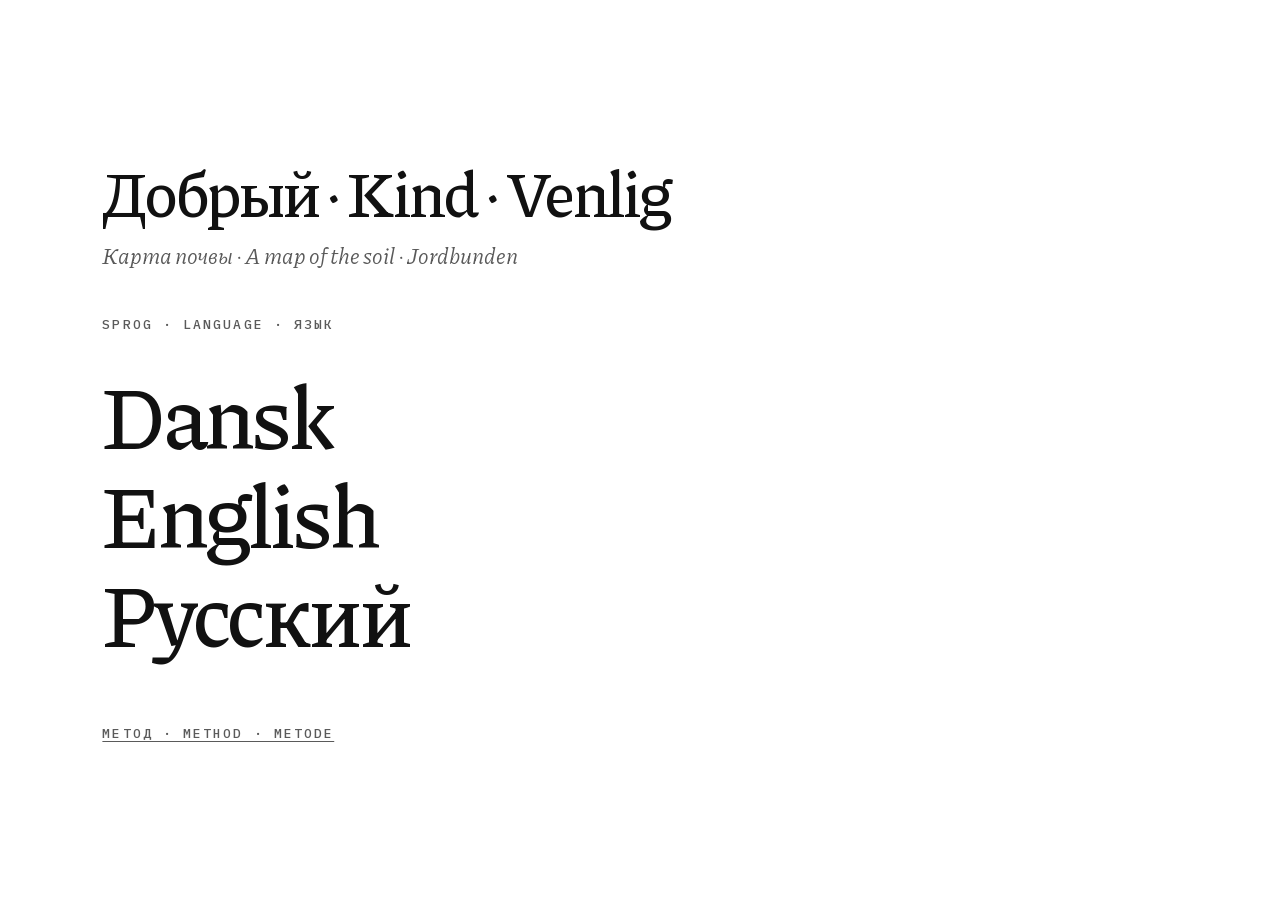
==== commit a549a345: "Try the Kind register: the house is named Добрый. The map of the soil stays the method. The first sc" ====
--- a/index.html
+++ b/index.html
@@ -7,13 +7,13 @@
 <meta name="theme-color" content="#FFFFFF" />
 <meta name="referrer" content="no-referrer" />
 <meta http-equiv="Content-Security-Policy" content="default-src 'self'; style-src 'self'; font-src 'self'; img-src 'self'; object-src 'none'; base-uri 'self'; form-action 'self'" />
-<meta name="description" content="Вы говорите фразу. Мы показываем статью, на которой она стоит, и место, где она трещит." />
-<meta property="og:title" content="Карта почвы · Выпуск I · Газа" />
-<meta property="og:description" content="You say a sentence. We show the article it stands on, and the place where it cracks." />
+<meta name="description" content="Добрый издаёт карту почвы. Вы говорите фразу. Мы кладём её на статью и показываем, где она трещит." />
+<meta property="og:title" content="Добрый · Выпуск I · Газа" />
+<meta property="og:description" content="Kind publishes a map of the soil. You say a sentence. We lay it on an article and show where it cracks." />
 <meta property="og:type" content="website" />
-<title>Карта почвы</title>
+<title>Добрый</title>
 <link rel="icon" href="favicon.svg" type="image/svg+xml" />
-<link rel="alternate" type="application/atom+xml" title="Карта почвы" href="feed.xml" />
+<link rel="alternate" type="application/atom+xml" title="Добрый" href="feed.xml" />
 <link rel="preload" href="fonts/N0bX2SlTPu5rIkWIZjVgJv7Ss9XZYQ.woff2" as="font" type="font/woff2" crossorigin />
 <link rel="preload" href="fonts/vEFF2_tTDB4M7-auWDN0ahZJW3IX2iZPwg3BucvUtfykDXr4Y3qwzQ.woff2" as="font" type="font/woff2" crossorigin />
 <link rel="preload" href="fonts/-F6qfjptAgt5VM-kVkqdyU8n3twJwlBFgsAXHNk.woff2" as="font" type="font/woff2" crossorigin />
@@ -22,9 +22,9 @@
 <body>
 <noscript>
   <div class="noscript">
-    <p>Карта почвы — статическая полоса чтения. Включите JavaScript.</p>
-    <p>A map of the soil is a static reading strip. Enable JavaScript.</p>
-    <p>Et kort over jorden er en statisk læsestribe. Slå JavaScript til.</p>
+    <p>Добрый — статическая полоса чтения. Включите JavaScript.</p>
+    <p>Kind is a static reading strip. Enable JavaScript.</p>
+    <p>Venlig er en statisk læsestribe. Slå JavaScript til.</p>
   </div>
 </noscript>
 <main id="app" tabindex="-1"></main>
--- a/app.css
+++ b/app.css
@@ -433,6 +433,21 @@
   padding-bottom: max(var(--pad-block), env(safe-area-inset-bottom));
 }
 .stage.lang { align-items: flex-start; }
+.house {
+  margin: 0 0 0.75rem;
+  font-family: var(--font-display);
+  font-size: clamp(2.25rem, 6vw, 4rem);
+  font-weight: 500;
+  letter-spacing: -0.03em;
+  line-height: 1.1;
+  text-wrap: balance;
+}
+.stage.lang .dek.series {
+  margin: 0 0 2.75rem;
+  max-width: 28em;
+  text-align: start;
+  margin-inline: 0;
+}
 
 .kicker {
   margin: 0 0 2rem;
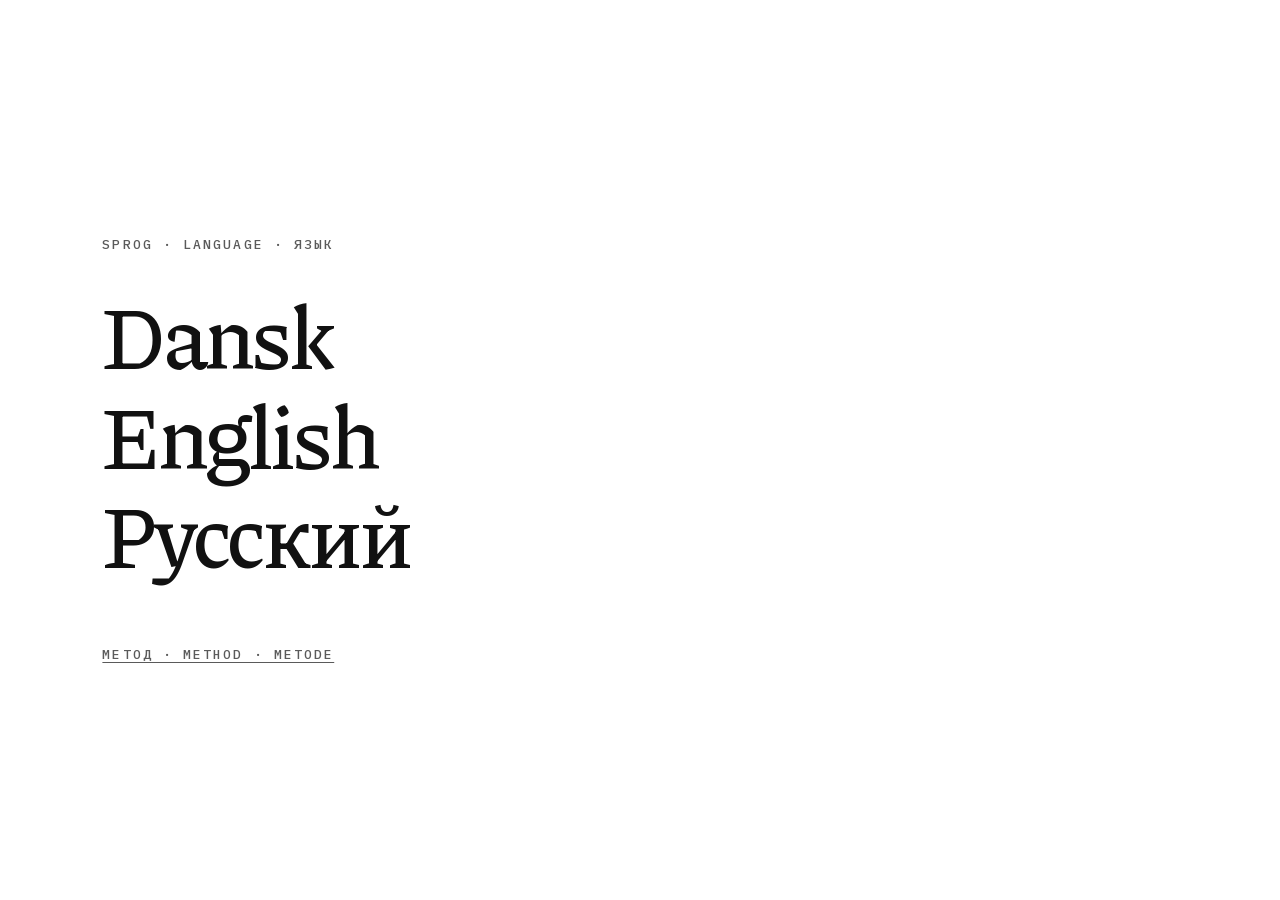
==== commit 8e2e1555: "Revert "Try the Kind register: the house is named Добрый." This reverts commit a549a345d12a3e09ab11b" ====
--- a/index.html
+++ b/index.html
@@ -7,13 +7,13 @@
 <meta name="theme-color" content="#FFFFFF" />
 <meta name="referrer" content="no-referrer" />
 <meta http-equiv="Content-Security-Policy" content="default-src 'self'; style-src 'self'; font-src 'self'; img-src 'self'; object-src 'none'; base-uri 'self'; form-action 'self'" />
-<meta name="description" content="Добрый издаёт карту почвы. Вы говорите фразу. Мы кладём её на статью и показываем, где она трещит." />
-<meta property="og:title" content="Добрый · Выпуск I · Газа" />
-<meta property="og:description" content="Kind publishes a map of the soil. You say a sentence. We lay it on an article and show where it cracks." />
+<meta name="description" content="Вы говорите фразу. Мы показываем статью, на которой она стоит, и место, где она трещит." />
+<meta property="og:title" content="Карта почвы · Выпуск I · Газа" />
+<meta property="og:description" content="You say a sentence. We show the article it stands on, and the place where it cracks." />
 <meta property="og:type" content="website" />
-<title>Добрый</title>
+<title>Карта почвы</title>
 <link rel="icon" href="favicon.svg" type="image/svg+xml" />
-<link rel="alternate" type="application/atom+xml" title="Добрый" href="feed.xml" />
+<link rel="alternate" type="application/atom+xml" title="Карта почвы" href="feed.xml" />
 <link rel="preload" href="fonts/N0bX2SlTPu5rIkWIZjVgJv7Ss9XZYQ.woff2" as="font" type="font/woff2" crossorigin />
 <link rel="preload" href="fonts/vEFF2_tTDB4M7-auWDN0ahZJW3IX2iZPwg3BucvUtfykDXr4Y3qwzQ.woff2" as="font" type="font/woff2" crossorigin />
 <link rel="preload" href="fonts/-F6qfjptAgt5VM-kVkqdyU8n3twJwlBFgsAXHNk.woff2" as="font" type="font/woff2" crossorigin />
@@ -22,9 +22,9 @@
 <body>
 <noscript>
   <div class="noscript">
-    <p>Добрый — статическая полоса чтения. Включите JavaScript.</p>
-    <p>Kind is a static reading strip. Enable JavaScript.</p>
-    <p>Venlig er en statisk læsestribe. Slå JavaScript til.</p>
+    <p>Карта почвы — статическая полоса чтения. Включите JavaScript.</p>
+    <p>A map of the soil is a static reading strip. Enable JavaScript.</p>
+    <p>Et kort over jorden er en statisk læsestribe. Slå JavaScript til.</p>
   </div>
 </noscript>
 <main id="app" tabindex="-1"></main>
--- a/app.css
+++ b/app.css
@@ -433,21 +433,6 @@
   padding-bottom: max(var(--pad-block), env(safe-area-inset-bottom));
 }
 .stage.lang { align-items: flex-start; }
-.house {
-  margin: 0 0 0.75rem;
-  font-family: var(--font-display);
-  font-size: clamp(2.25rem, 6vw, 4rem);
-  font-weight: 500;
-  letter-spacing: -0.03em;
-  line-height: 1.1;
-  text-wrap: balance;
-}
-.stage.lang .dek.series {
-  margin: 0 0 2.75rem;
-  max-width: 28em;
-  text-align: start;
-  margin-inline: 0;
-}
 
 .kicker {
   margin: 0 0 2rem;
